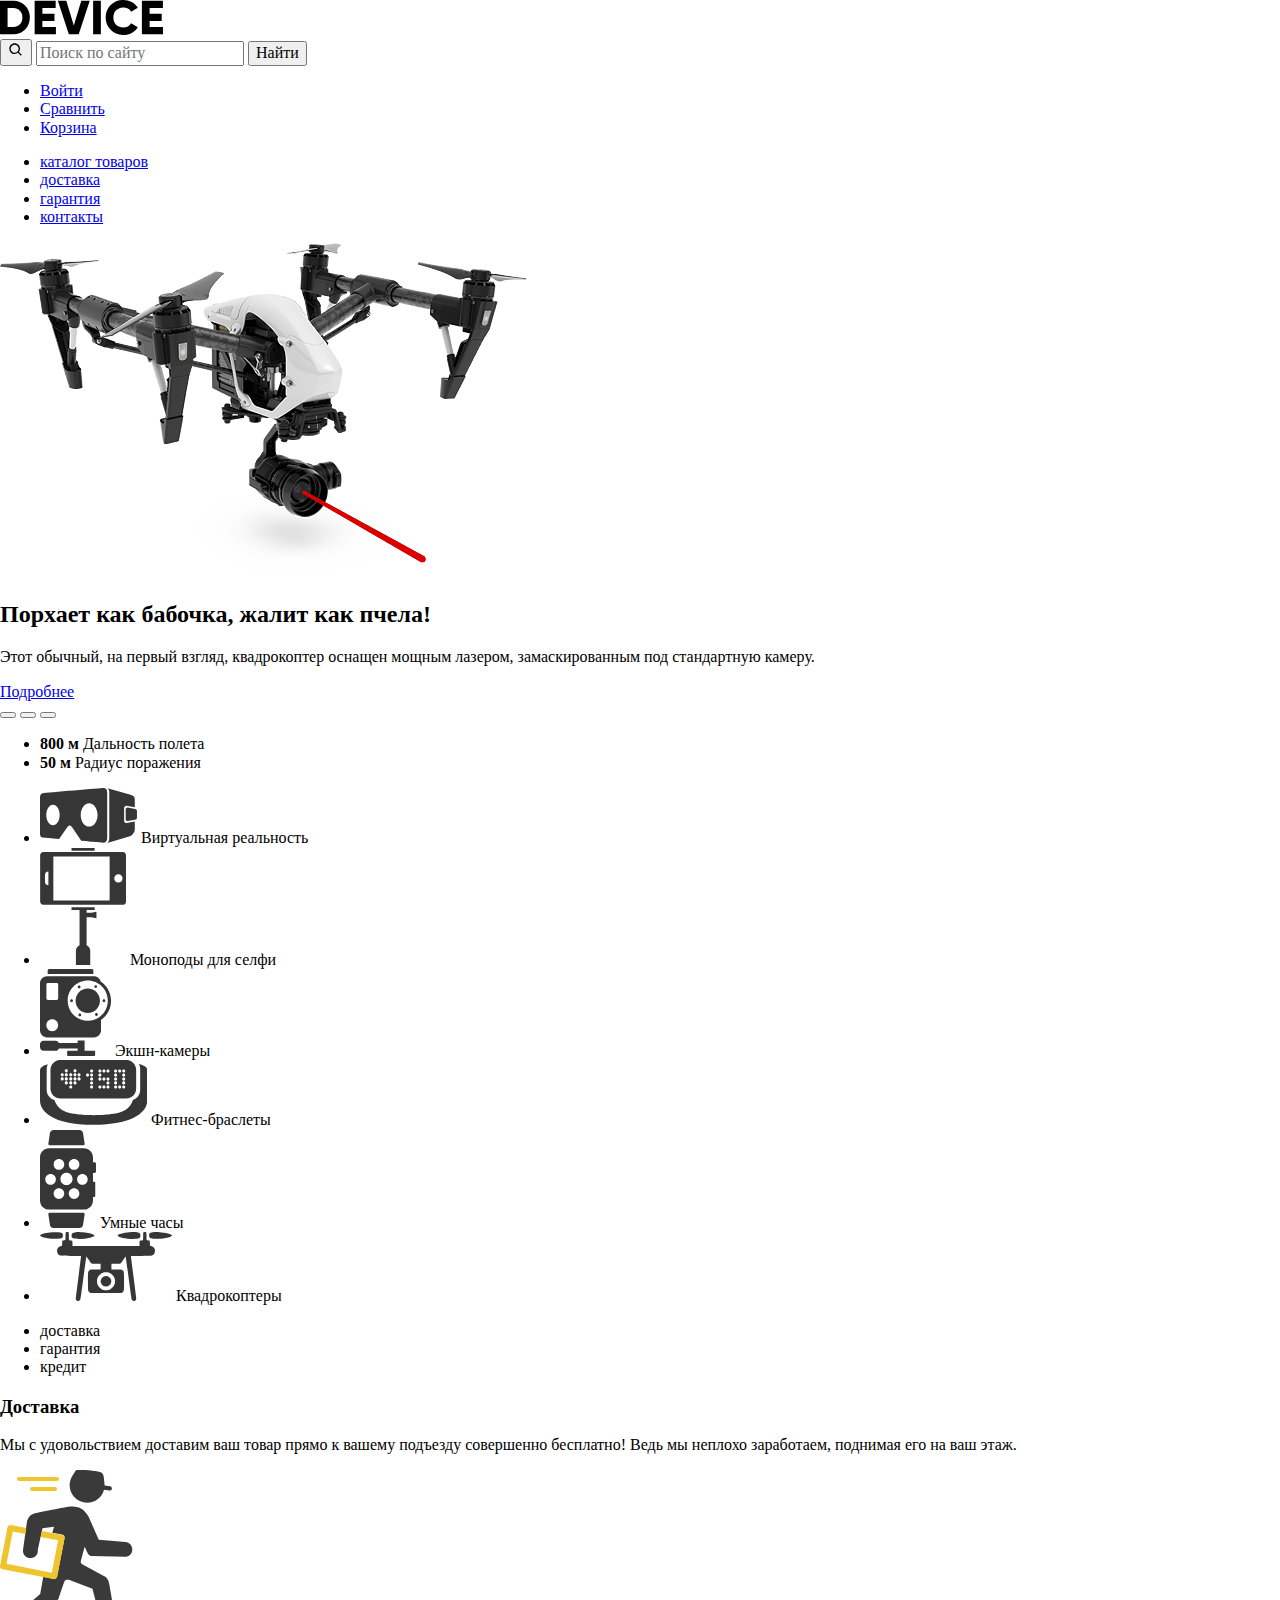
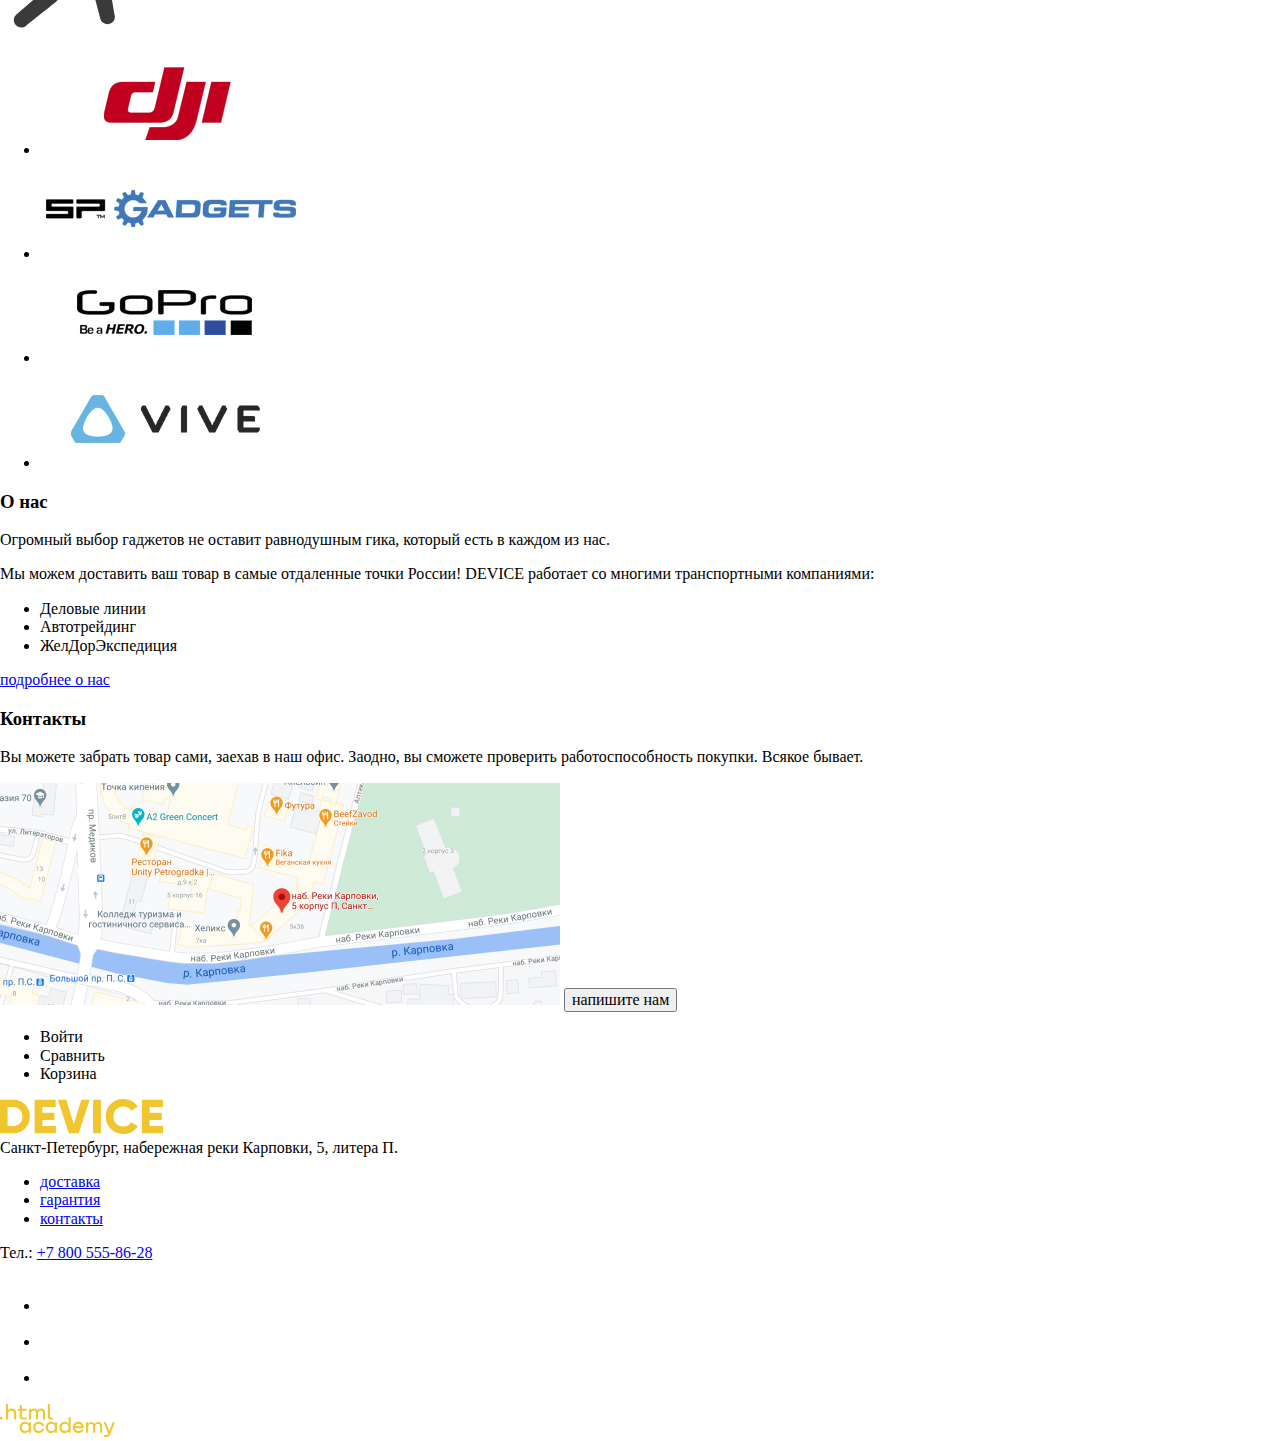
==== index.html @ 4c1ac9eb "Разметка главной страницы" ====
<!DOCTYPE html>
<html lang="ru">
  <head>
    <meta charset="UTF-8" />
    <meta http-equiv="X-UA-Compatible" content="IE=edge" />
    <meta name="viewport" content="width=device-width, initial-scale=1.0" />
    <title>Интернет-магазин Device</title>
    <link rel="stylesheet" href="./css/normalize.css" />
    <link rel="stylesheet" href="./css/style.css" />
  </head>
  <body>
    <header class="main-header">
      <a href="./index.html" class="header-logo">
        <img src="./img/logo.svg" width="163" height="35" alt="logo: device" />
      </a>
      <section>
        <div>
          <form>
            <button>
              <img src="./img/icon_search.svg" alt="searsh" />
            </button>
            <input type="search" name="" id="" placeholder="Поиск по сайту" />
            <button>Найти</button>
          </form>
          <ul>
            <li>
              <a href="#">Войти</a>
            </li>
            <li>
              <a href="#">Сравнить</a>
            </li>
            <li>
              <a href="#">Корзина</a>
            </li>
          </ul>
        </div>
        <nav>
          <ul>
            <li><a href="#">каталог товаров</a></li>
            <li><a href="#">доставка</a></li>
            <li><a href="#">гарантия</a></li>
            <li><a href="#">контакты</a></li>
          </ul>
        </nav>
      </section>
    </header>
    <section>
      <img src="./img/slider-1.png" alt="quadcopter" />
      <h2>Порхает как бабочка, жалит как пчела!</h2>
      <p>
        Этот обычный, на первый взгляд, квадрокоптер оснащен мощным лазером,
        замаскированным под стандартную камеру.
      </p>
      <a href="#">Подробнее</a>
      <div>
        <button></button>
        <button></button>
        <button></button>
      </div>
      <div>
        <ul>
          <li>
            <strong>800 м</strong>
            <span>Дальность полета</span>
          </li>
          <li>
            <strong>50 м</strong>
            <span>Радиус поражения</span>
          </li>
        </ul>
      </div>
    </section>
    <main>
      <section>
        <ul>
          <li>
            <img src="./img/popular-1.svg" alt="VR" />
            <span>Виртуальная реальность</span>
          </li>
          <li>
            <img src="./img/popular-2.svg" alt="monopods" />
            <span>Моноподы для селфи</span>
          </li>
          <li>
            <img src="./img/popular-3.svg" alt="cameras" />
            <span>Экшн-камеры</span>
          </li>
          <li>
            <img src="./img/popular-4.svg" alt="bracelets" />
            <span>Фитнес-браслеты</span>
          </li>
          <li>
            <img src="./img/popular-5.svg" alt="watch" />
            <span>Умные часы</span>
          </li>
          <li>
            <img src="./img/popular-6.svg" alt="quadcopters" />
            <span>Квадрокоптеры</span>
          </li>
        </ul>
      </section>
      <section>
        <div>
          <ul>
            <li>доставка</li>
            <li>гарантия</li>
            <li>кредит</li>
          </ul>
          <div>
            <h3>Доставка</h3>
            <p>
              Мы с удовольствием доставим ваш товар прямо к вашему подъезду
              совершенно бесплатно! Ведь мы неплохо заработаем, поднимая его на
              ваш этаж.
            </p>
          </div>
          <img src="./img/delivery.svg" alt="delivery" />
        </div>
        <div style="display: none">
          <ul>
            <li>доставка</li>
            <li>гарантия</li>
            <li>кредит</li>
          </ul>
          <div>
            <h3>Гарантия</h3>
            <p>
              Если из-за возгорания купленного у нас товара у вас сгорит дом —
              не переживайте, мы выдадим вам новый. Товар, не дом, конечно же.
            </p>
          </div>
          <img src="./img/warranty.svg" alt="warranty" />
        </div>
        <div style="display: none">
          <ul>
            <li>доставка</li>
            <li>гарантия</li>
            <li>кредит</li>
          </ul>
          <div>
            <h3>Кредит</h3>
            <p>
              Залезть в долговую яму стало проще! Кредитные консультанты
              подберут для вас наиболее выгодные условия кредита. Выгодные для
              нашего банка, разумеется.
            </p>
          </div>
          <img src="./img/credit.svg" alt="credit" />
        </div>
      </section>
      <section>
        <ul>
          <li>
            <a href="#"><img src="./img/logo-1.png" alt="" /></a>
          </li>
          <li>
            <a href="#"><img src="./img/logo-2.png" alt="" /></a>
          </li>
          <li>
            <a href="#"><img src="./img/logo-3.png" alt="" /></a>
          </li>
          <li>
            <a href="#"><img src="./img/logo-4.png" alt="" /></a>
          </li>
        </ul>
      </section>
      <section>
        <div>
          <h3>О нас</h3>
          <p>
            Огромный выбор гаджетов не оставит равнодушным гика, который есть в
            каждом из нас.
          </p>
          <p>
            Мы можем доставить ваш товар в самые отдаленные точки России! DEVICE
            работает со многими транспортными компаниями:
          </p>
          <ul>
            <li>Деловые линии</li>
            <li>Автотрейдинг</li>
            <li>ЖелДорЭкспедиция</li>
          </ul>
          <a href="#">подробнее о нас</a>
        </div>
        <div>
          <h3>Контакты</h3>
          <p>
            Вы можете забрать товар сами, заехав в наш офис. Заодно, вы сможете
            проверить работоспособность покупки. Всякое бывает.
          </p>
          <img src="./img/map.jpg" alt="Наб. Реки Карповки, 5 корпус П" />
          <button>напишите нам</button>
        </div>
      </section>
    </main>
    <footer>
      <ul>
        <li>Войти</li>
        <li>Сравнить</li>
        <li>Корзина</li>
      </ul>
      <a href="./index.html"
        ><img src="./img/logo-footer.svg" alt="device"
      /></a>
      <div>
        <span>Санкт-Петербург, набережная реки Карповки, 5, литера П.</span>
        <nav>
          <ul>
            <li>
              <a href="#">доставка</a>
            </li>
            <li>
              <a href="#">гарантия</a>
            </li>
            <li>
              <a href="#">контакты</a>
            </li>
          </ul>
        </nav>
        <span>Тел.: <a href="tel:+78005558628">+7 800 555-86-28</a></span>
      </div>
      <div>
        <div></div>
        <ul>
          <li>
            <img src="./img/icon_facebook.svg" alt="fb" />
          </li>
          <li>
            <img src="./img/icon_instagram.svg" alt="insta" />
          </li>
          <li>
            <img src="./img/icon_twitter.svg" alt="twitter" />
          </li>
        </ul>
        <img src="./img/logo_htmlacademy.svg" alt="htmlacademy.ru" />
      </div>
    </footer>
  </body>
</html>
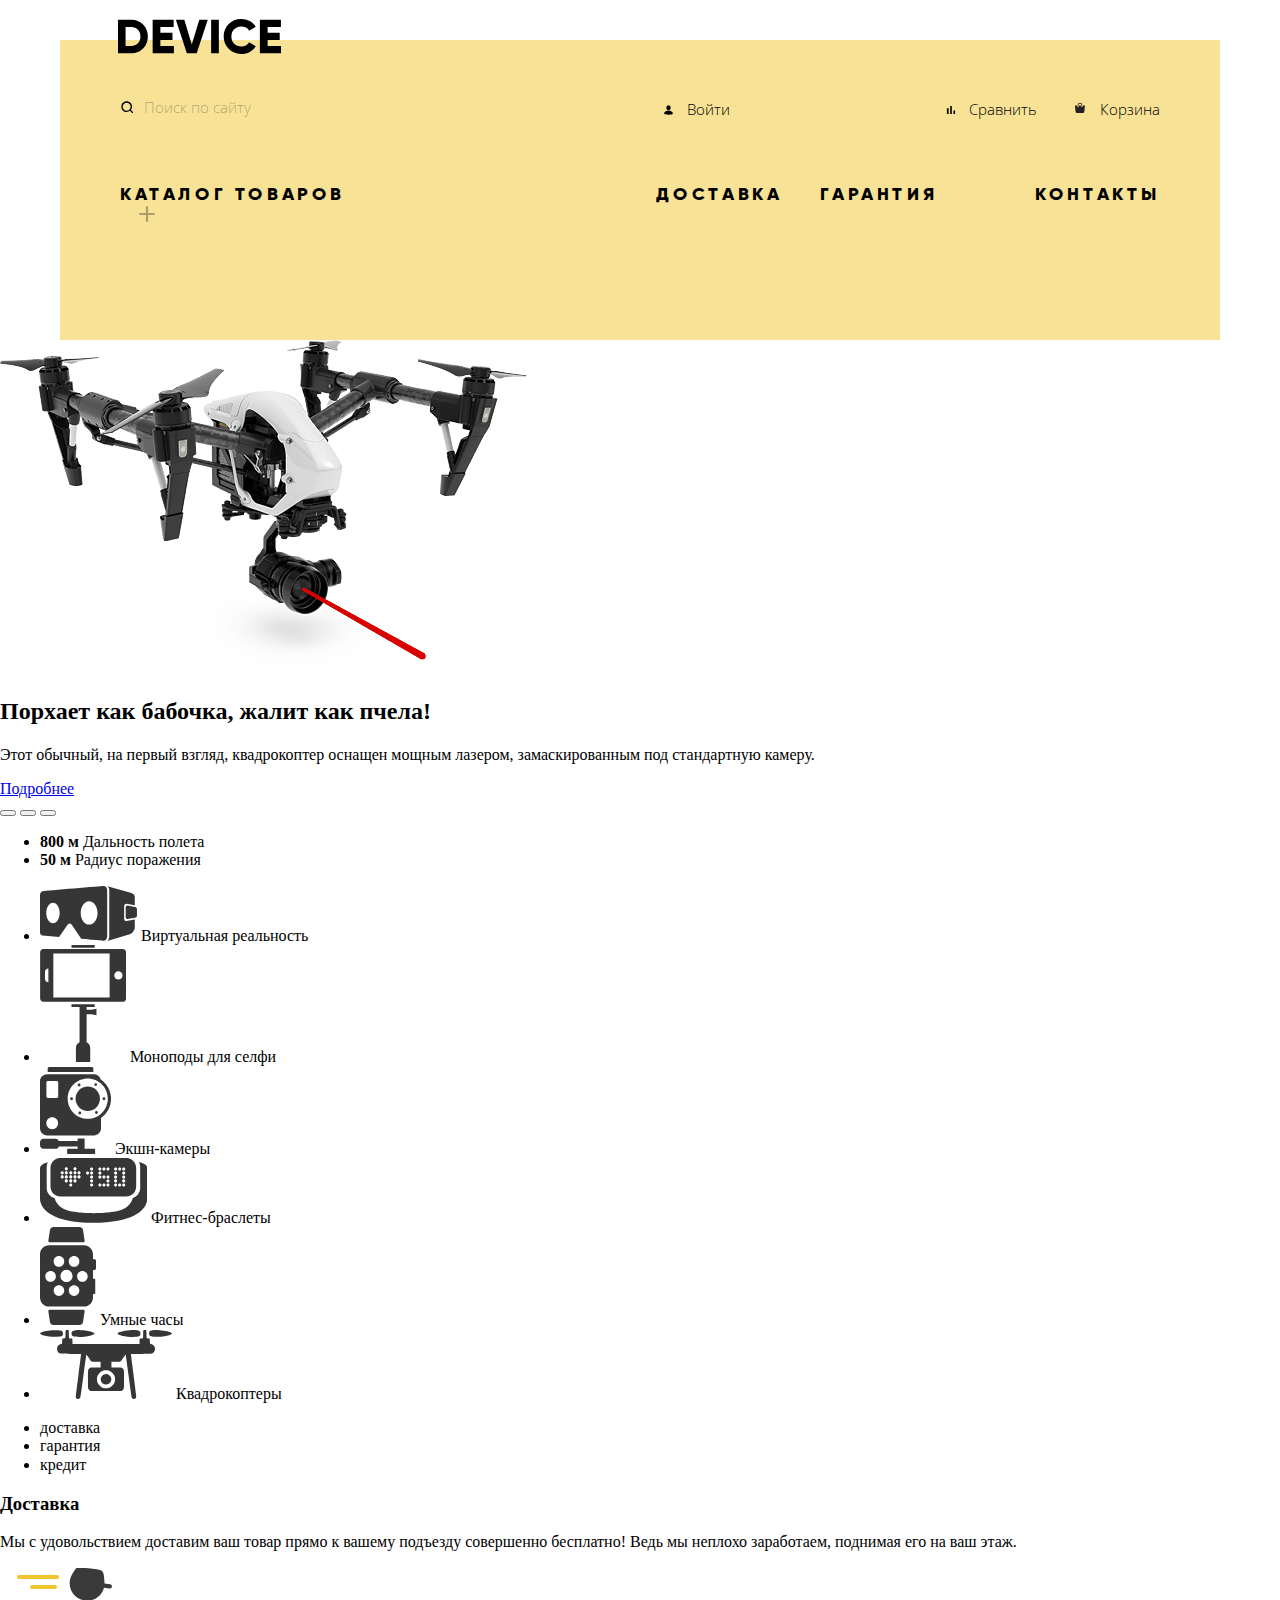
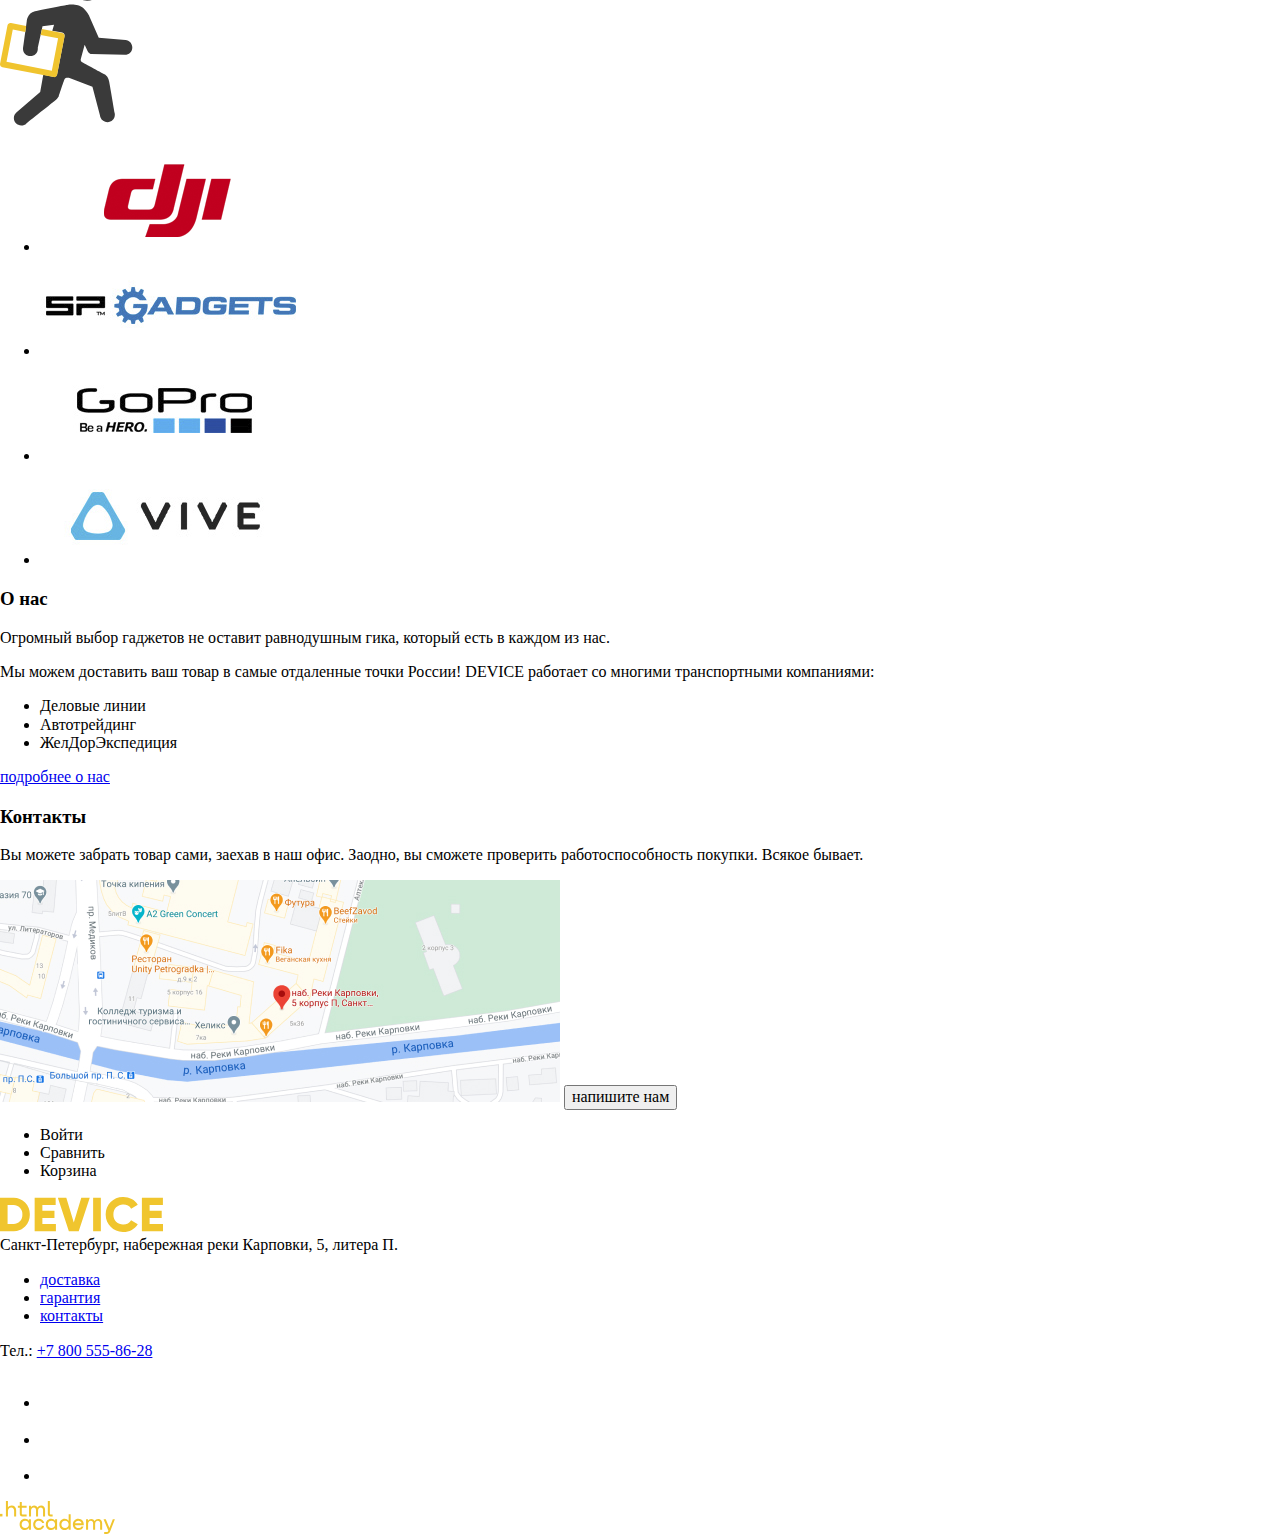
==== commit 20331e70: "Стилизация шапки главной страницы, подключение шрифтов" ====
--- a/index.html
+++ b/index.html
@@ -7,39 +7,56 @@
     <title>Интернет-магазин Device</title>
     <link rel="stylesheet" href="./css/normalize.css" />
     <link rel="stylesheet" href="./css/style.css" />
+    <link rel="preconnect" href="https://fonts.googleapis.com" />
+    <link rel="preconnect" href="https://fonts.gstatic.com" crossorigin />
+    <link
+      href="https://fonts.googleapis.com/css2?family=Open+Sans:wght@300;400&family=Roboto:wght@400;700&display=swap"
+      rel="stylesheet"
+    />
   </head>
   <body>
-    <header class="main-header">
+    <header class="main-header container">
       <a href="./index.html" class="header-logo">
         <img src="./img/logo.svg" width="163" height="35" alt="logo: device" />
       </a>
-      <section>
-        <div>
-          <form>
-            <button>
-              <img src="./img/icon_search.svg" alt="searsh" />
-            </button>
-            <input type="search" name="" id="" placeholder="Поиск по сайту" />
-            <button>Найти</button>
+      <section class="header-menu">
+        <div class="header-topline">
+          <form class="search-form">
+            <input
+              class="search-input"
+              type="search"
+              name="search-input"
+              id="search"
+              placeholder="Поиск по сайту"
+            />
+            <button class="found-btn">Найти</button>
           </form>
-          <ul>
-            <li>
-              <a href="#">Войти</a>
-            </li>
-            <li>
-              <a href="#">Сравнить</a>
-            </li>
-            <li>
-              <a href="#">Корзина</a>
-            </li>
-          </ul>
-        </div>
-        <nav>
-          <ul>
-            <li><a href="#">каталог товаров</a></li>
-            <li><a href="#">доставка</a></li>
-            <li><a href="#">гарантия</a></li>
-            <li><a href="#">контакты</a></li>
+          <ul class="topline-list">
+            <li class="topline-item">
+              <a class="login" href="#">Войти</a>
+            </li>
+            <li class="topline-item">
+              <a class="compaire" href="#">Сравнить</a>
+            </li>
+            <li class="topline-item">
+              <a class="cart" href="#">Корзина</a>
+            </li>
+          </ul>
+        </div>
+        <nav class="header-navigation">
+          <ul class="header-navigation-list">
+            <li class="header-navigation-item">
+              <a class="catalog" href="#">каталог товаров</a>
+            </li>
+            <li class="header-navigation-item">
+              <a class="delivery" href="#">доставка</a>
+            </li>
+            <li class="header-navigation-item">
+              <a href="#">гарантия</a>
+            </li>
+            <li class="header-navigation-item">
+              <a class="contacts" href="#">контакты</a>
+            </li>
           </ul>
         </nav>
       </section>
--- a/css/style.css
+++ b/css/style.css
@@ -0,0 +1,271 @@
+/* font-family: 'Open Sans', sans-serif;
+font-family: 'Roboto', sans-serif; */
+
+@font-face {
+  font-family: "Gilroy Regular";
+  src: local("Gilroy Regular"), local("Gilroy-Regular"),
+    url("./../fonts/Gilroy-Regular.woff2") format("woff2"),
+    url("./../fonts/Gilroy-Regular.woff") format("woff"),
+    url("./../fonts/Gilroy-Regular.ttf") format("truetype");
+  font-weight: 400;
+  font-style: normal;
+}
+
+@font-face {
+  font-family: "Gilroy Light";
+  src: local("Gilroy Light"), local("Gilroy-Light"),
+    url("./../fonts/Gilroy-Light.woff2") format("woff2"),
+    url("./../fonts/Gilroy-Light.woff") format("woff"),
+    url("./../fonts/Gilroy-Light.ttf") format("truetype");
+  font-weight: 300;
+  font-style: normal;
+}
+
+@font-face {
+  font-family: "Gilroy Extrabold";
+  src: local("Gilroy Extrabold"), local("Gilroy-Extrabold"),
+    url("./../fonts/Gilroy-Extrabold.woff2") format("woff2"),
+    url("./../fonts/Gilroy-Extrabold.woff") format("woff"),
+    url("./../fonts/Gilroy-Extrabold.ttf") format("truetype");
+  font-weight: 800;
+  font-style: normal;
+}
+
+@font-face {
+  font-family: "Poppins";
+  src: local("Poppins Regular"), local("Poppins-Regular"),
+    url("./../fonts/Poppins-Regular.woff2") format("woff2"),
+    url("./../fonts/Poppins-Regular.woff") format("woff"),
+    url("./../fonts/Poppins-Regular.ttf") format("truetype");
+  font-weight: 400;
+  font-style: normal;
+}
+
+body {
+  margin: 0;
+  padding: 0;
+}
+
+.container {
+  width: 1160px;
+  margin: 0 auto;
+}
+
+.main-header {
+  position: relative;
+  background-color: #f7e296;
+  margin-top: 40px;
+  padding-top: 44px;
+  padding-left: 60px;
+  padding-right: 60px;
+  box-sizing: border-box;
+  height: 300px;
+}
+
+.header-logo {
+  width: 163px;
+  height: 35px;
+  position: absolute;
+  top: -7%;
+  left: 5%;
+}
+
+.header-topline {
+  display: flex;
+  align-items: center;
+  justify-content: space-between;
+}
+
+.search-form {
+  margin-right: 265px;
+  display: flex;
+  position: relative;
+}
+
+.search-form::before {
+  content: "";
+  position: absolute;
+  width: 13px;
+  height: 13px;
+  top: 16px;
+  left: 0;
+  background-image: url("./../img/icon_search.svg");
+}
+
+.search-input {
+  border: none;
+  background: transparent;
+  padding: 0;
+  border-bottom: 2px solid transparent;
+  width: 100%;
+  padding-left: 24px;
+}
+
+.search-input::placeholder {
+  font-family: "Open Sans", sans-serif;
+  font-style: normal;
+  font-weight: 300;
+  font-size: 15px;
+  line-height: 20px;
+  color: rgba(0, 0, 0, 0.3);
+}
+
+.search-input:hover::placeholder {
+  color: rgba(0, 0, 0, 0.6);
+}
+
+.search-input:focus {
+  outline: none;
+  border-bottom: 2px solid #000000;
+}
+
+.search-input:focus + .found-btn {
+  opacity: 1;
+  transition: opacity 0.1s;
+}
+
+.found-btn {
+  border: 2px solid #000000;
+  background: transparent;
+  padding-left: 17px;
+  padding-right: 17px;
+  width: 84px;
+  height: 50px;
+  font-family: "Open Sans", sans-serif;
+  font-style: normal;
+  font-weight: 300;
+  font-size: 15px;
+  line-height: 20px;
+  text-transform: uppercase;
+  color: #000000;
+  opacity: 0;
+  cursor: pointer;
+}
+
+.found-btn:hover {
+  background: #000;
+  color: #fff;
+}
+
+.found-btn:active {
+  background: #000;
+  color: rgba(255, 255, 255, 0.3);
+  opacity: 1;
+}
+
+.topline-list {
+  list-style: none;
+  display: flex;
+  margin: 0;
+  padding: 0;
+}
+
+.topline-item a {
+  text-decoration: none;
+  font-family: "Open Sans", sans-serif;
+  font-style: normal;
+  font-weight: 300;
+  font-size: 15px;
+  line-height: 20px;
+  color: #000000;
+  position: relative;
+  cursor: pointer;
+}
+
+.topline-item a:hover {
+  opacity: 0.6;
+}
+
+.topline-item a:active {
+  opacity: 0.3;
+}
+
+.topline-item:not(:last-child) {
+  margin-right: 63px;
+}
+
+.topline-item:first-child {
+  margin-right: 239px;
+}
+
+.login::before {
+  content: "";
+  position: absolute;
+  width: 13px;
+  height: 14px;
+  background-image: url("./../img/icon_user.svg");
+  left: -25px;
+  top: 4px;
+}
+
+.compaire::before {
+  content: "";
+  position: absolute;
+  width: 14px;
+  height: 14px;
+  background-image: url("./../img/icon_chart.svg");
+  left: -25px;
+  top: 4px;
+}
+
+.cart::before {
+  content: "";
+  position: absolute;
+  width: 10px;
+  height: 10px;
+  background-image: url("./../img/icon_cart.svg");
+  left: -25px;
+  top: 4px;
+}
+
+.header-navigation {
+  margin-top: 50px;
+}
+
+.header-navigation-list {
+  display: flex;
+  list-style: none;
+  margin: 0;
+  padding: 0;
+  width: 100%;
+  justify-content: space-between;
+}
+
+.header-navigation-item {
+  padding: 0;
+}
+
+.header-navigation-item a {
+  text-decoration: none;
+  font-family: "Gilroy Extrabold", sans-serif;
+
+  font-size: 18px;
+  line-height: 22px;
+  letter-spacing: 0.2em;
+  text-transform: uppercase;
+
+  color: #000000;
+}
+
+.catalog {
+  margin-right: 322px;
+  position: relative;
+}
+
+.catalog::after {
+  content: "";
+  position: absolute;
+  background: url("./../img/icon_plus.svg");
+  width: 22px;
+  height: 22px;
+  right: -38px;
+  bottom: 1px;
+}
+
+.delivery {
+  margin-right: 38px;
+}
+
+.contacts {
+  margin-left: 98px;
+}
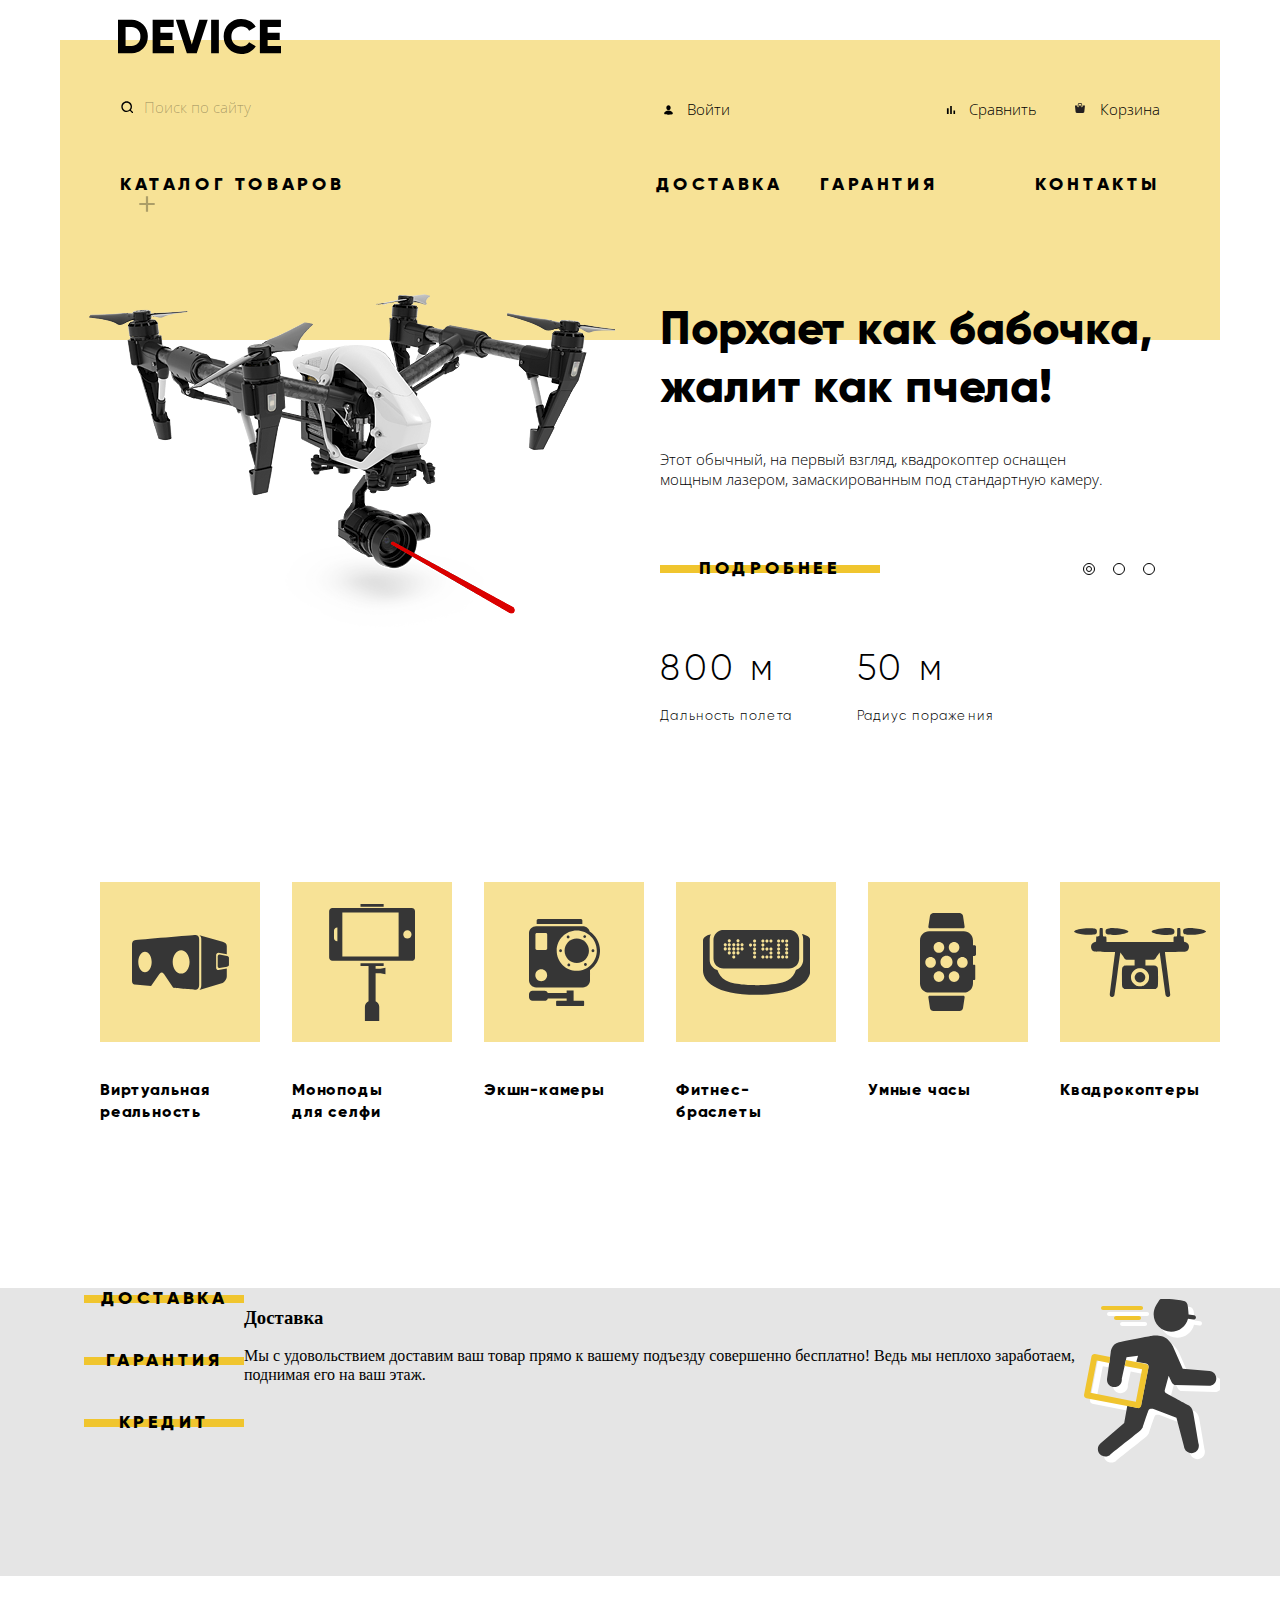
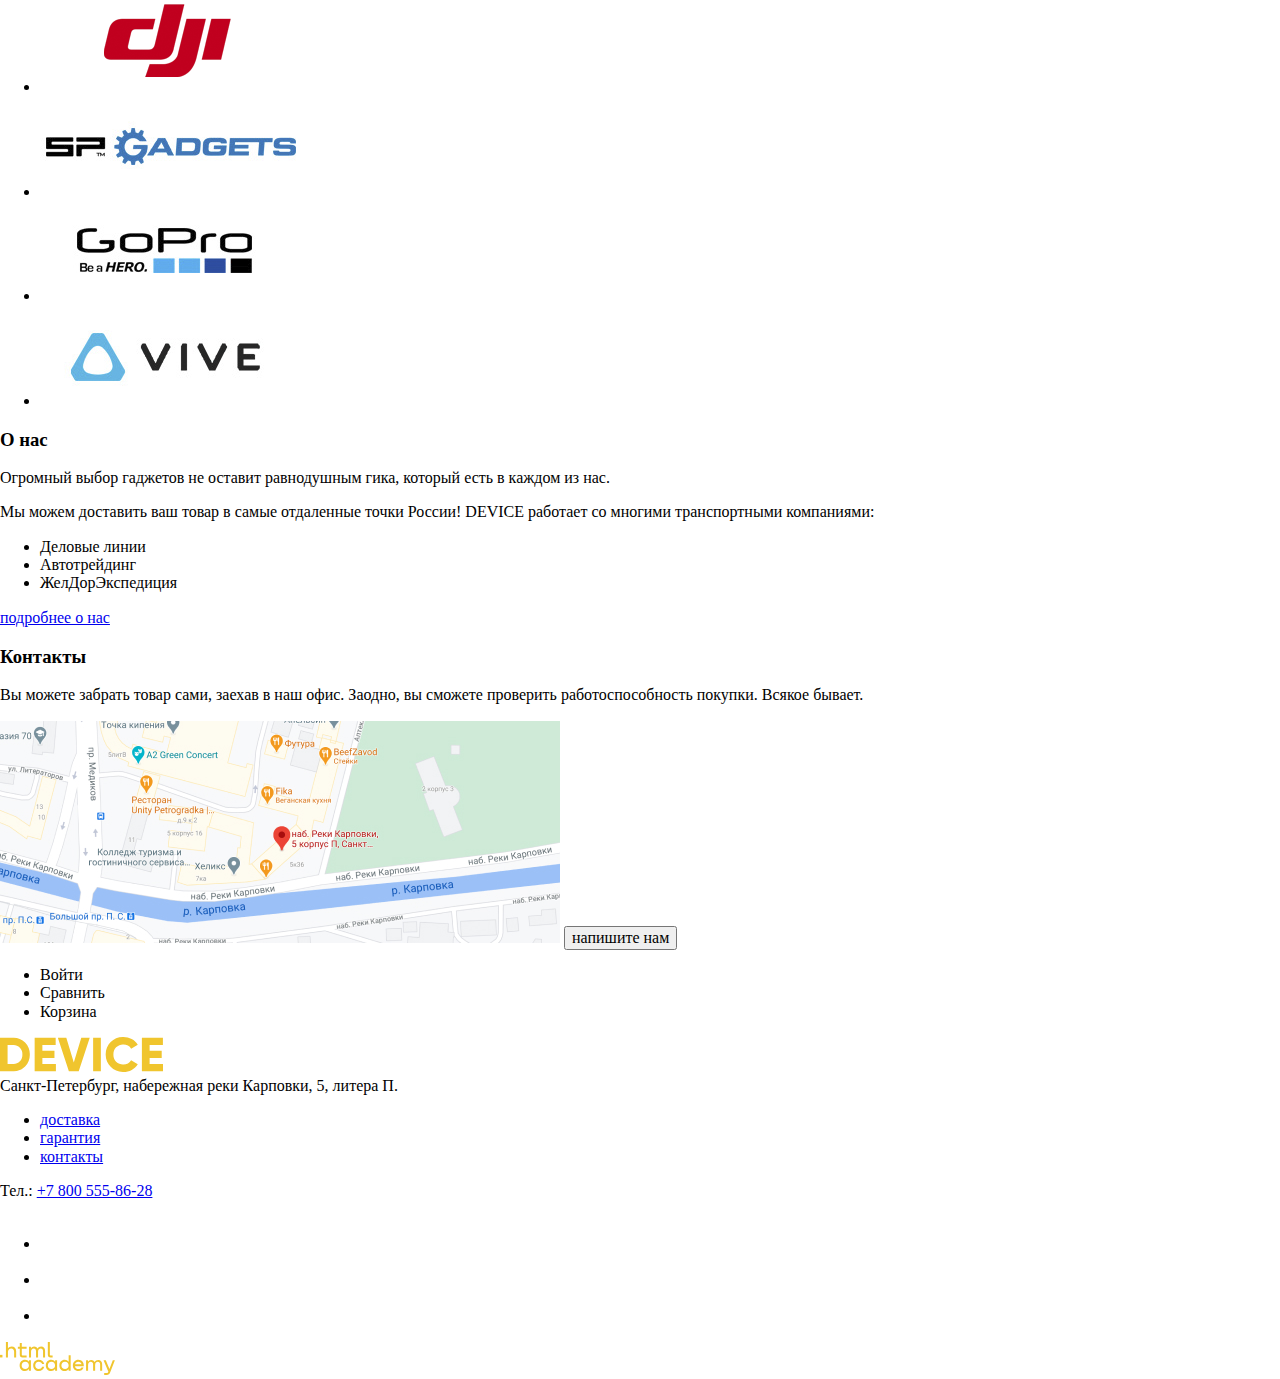
==== commit 41b7e52f: "Стилизация слайдера и списка товаров на главной странице" ====
--- a/index.html
+++ b/index.html
@@ -61,26 +61,30 @@
         </nav>
       </section>
     </header>
-    <section>
-      <img src="./img/slider-1.png" alt="quadcopter" />
-      <h2>Порхает как бабочка, жалит как пчела!</h2>
-      <p>
-        Этот обычный, на первый взгляд, квадрокоптер оснащен мощным лазером,
-        замаскированным под стандартную камеру.
-      </p>
-      <a href="#">Подробнее</a>
-      <div>
-        <button></button>
-        <button></button>
-        <button></button>
+    <section class="main-slider first-slide container">
+      <div class="slider-image">
+        <img src="./img/slider-1.png" alt="quadcopter" />
       </div>
-      <div>
-        <ul>
-          <li>
+      <div class="slider-information">
+        <h2 class="slider-title">Порхает как бабочка, жалит как пчела!</h2>
+        <p class="slider-description">
+          Этот обычный, на первый взгляд, квадрокоптер оснащен
+          мощным&nbsp;лазером, замаскированным под стандартную камеру.
+        </p>
+        <div class="header-buttons">
+          <a class="more-button" href="#">Подробнее</a>
+          <div class="slider-buttons-group">
+            <button class="slider-button active-button"></button>
+            <button class="slider-button"></button>
+            <button class="slider-button"></button>
+          </div>
+        </div>
+        <ul class="benefits-list">
+          <li class="benefits-item">
             <strong>800 м</strong>
             <span>Дальность полета</span>
           </li>
-          <li>
+          <li class="benefits-item">
             <strong>50 м</strong>
             <span>Радиус поражения</span>
           </li>
@@ -88,81 +92,139 @@
       </div>
     </section>
     <main>
-      <section>
-        <ul>
-          <li>
-            <img src="./img/popular-1.svg" alt="VR" />
-            <span>Виртуальная реальность</span>
-          </li>
-          <li>
-            <img src="./img/popular-2.svg" alt="monopods" />
-            <span>Моноподы для селфи</span>
-          </li>
-          <li>
-            <img src="./img/popular-3.svg" alt="cameras" />
-            <span>Экшн-камеры</span>
-          </li>
-          <li>
-            <img src="./img/popular-4.svg" alt="bracelets" />
-            <span>Фитнес-браслеты</span>
-          </li>
-          <li>
-            <img src="./img/popular-5.svg" alt="watch" />
-            <span>Умные часы</span>
-          </li>
-          <li>
-            <img src="./img/popular-6.svg" alt="quadcopters" />
-            <span>Квадрокоптеры</span>
+      <section class="products container">
+        <ul class="products-list">
+          <li class="products-item">
+            <a class="product-link" href="./catalog.html"
+              ><div class="image-wrapper">
+                <img
+                  src="./img/popular-1.svg"
+                  alt="VR"
+                  width="97"
+                  height="55"
+                />
+              </div>
+              <span class="products-title">Виртуальная реальность</span>
+            </a>
+          </li>
+          <li class="products-item">
+            <a class="product-link" href="./catalog.html"
+              ><div class="image-wrapper">
+                <img
+                  src="./img/popular-2.svg"
+                  alt="monopods"
+                  width="86"
+                  height="117"
+                />
+              </div>
+
+              <span class="products-title">Моноподы для&nbsp;селфи</span>
+            </a>
+          </li>
+          <li class="products-item">
+            <a class="product-link" href="./catalog.html"
+              ><div class="image-wrapper">
+                <img
+                  src="./img/popular-3.svg"
+                  alt="cameras"
+                  width="71"
+                  height="87"
+                />
+              </div>
+
+              <span class="products-title">Экшн-камеры</span>
+            </a>
+          </li>
+          <li class="products-item">
+            <a class="product-link" href="./catalog.html"
+              ><div class="image-wrapper">
+                <img
+                  src="./img/popular-4.svg"
+                  alt="bracelets"
+                  width="107"
+                  height="65"
+                />
+              </div>
+              <span class="products-title">Фитнес-браслеты</span>
+            </a>
+          </li>
+          <li class="products-item">
+            <a class="product-link" href="./catalog.html"
+              ><div class="image-wrapper">
+                <img
+                  src="./img/popular-5.svg"
+                  alt="watch"
+                  width="56"
+                  height="98"
+                />
+              </div>
+              <span class="products-title">Умные часы</span>
+            </a>
+          </li>
+          <li class="products-item">
+            <a class="product-link" href="./catalog.html"
+              ><div class="image-wrapper">
+                <img
+                  src="./img/popular-6.svg"
+                  alt="quadcopters"
+                  width="132"
+                  height="69"
+                />
+              </div>
+              <span class="products-title">Квадрокоптеры</span>
+            </a>
           </li>
         </ul>
       </section>
-      <section>
-        <div>
-          <ul>
-            <li>доставка</li>
-            <li>гарантия</li>
-            <li>кредит</li>
-          </ul>
-          <div>
-            <h3>Доставка</h3>
-            <p>
-              Мы с удовольствием доставим ваш товар прямо к вашему подъезду
-              совершенно бесплатно! Ведь мы неплохо заработаем, поднимая его на
-              ваш этаж.
-            </p>
+      <section class="offers">
+        <div class="offers-wrapper container">
+          <div class="offers-slide delivery-offer">
+            <ul class="offers-list">
+              <li class="offers-item active-offer"><a href="#">доставка</a></li>
+              <li class="offers-item"><a href="#">гарантия</a></li>
+              <li class="offers-item"><a href="#">кредит</a></li>
+            </ul>
+            <div class="offer-description">
+              <h3 class="offers-title">Доставка</h3>
+              <p class="offers-subtitle">
+                Мы с удовольствием доставим ваш товар прямо к вашему подъезду
+                совершенно бесплатно! Ведь мы неплохо заработаем, поднимая его
+                на ваш этаж.
+              </p>
+            </div>
+            <img class="offers-image" src="./img/delivery.svg" alt="delivery" />
           </div>
-          <img src="./img/delivery.svg" alt="delivery" />
-        </div>
-        <div style="display: none">
-          <ul>
-            <li>доставка</li>
-            <li>гарантия</li>
-            <li>кредит</li>
-          </ul>
-          <div>
-            <h3>Гарантия</h3>
-            <p>
-              Если из-за возгорания купленного у нас товара у вас сгорит дом —
-              не переживайте, мы выдадим вам новый. Товар, не дом, конечно же.
-            </p>
+          <div style="display: none">
+            <ul>
+              <li>доставка</li>
+              <li>гарантия</li>
+              <li>кредит</li>
+            </ul>
+            <div>
+              <h3>Гарантия</h3>
+              <p>
+                Если из-за возгорания купленного у нас товара у вас сгорит дом —
+                не переживайте, мы выдадим вам новый. Товар, не дом, конечно же.
+              </p>
+            </div>
+            <img src="./img/warranty.svg" alt="warranty" />
           </div>
-          <img src="./img/warranty.svg" alt="warranty" />
-        </div>
-        <div style="display: none">
-          <ul>
-            <li>доставка</li>
-            <li>гарантия</li>
-            <li>кредит</li>
-          </ul>
-          <div>
-            <h3>Кредит</h3>
-            <p>
-              Залезть в долговую яму стало проще! Кредитные консультанты
-              подберут для вас наиболее выгодные условия кредита. Выгодные для
-              нашего банка, разумеется.
-            </p>
+          <div style="display: none">
+            <ul>
+              <li>доставка</li>
+              <li>гарантия</li>
+              <li>кредит</li>
+            </ul>
+            <div>
+              <h3>Кредит</h3>
+              <p>
+                Залезть в долговую яму стало проще! Кредитные консультанты
+                подберут для вас наиболее выгодные условия кредита. Выгодные для
+                нашего банка, разумеется.
+              </p>
+            </div>
+            <img src="./img/credit.svg" alt="credit" />
           </div>
-          <img src="./img/credit.svg" alt="credit" />
         </div>
       </section>
       <section>
--- a/css/style.css
+++ b/css/style.css
@@ -219,7 +219,7 @@
 }
 
 .header-navigation {
-  margin-top: 50px;
+  margin-top: 40px;
 }
 
 .header-navigation-list {
@@ -245,6 +245,14 @@
   text-transform: uppercase;
 
   color: #000000;
+}
+
+.header-navigation-item a:hover {
+  color: rgba(0, 0, 0, 0.6);
+}
+
+.header-navigation-item a:active {
+  color: rgba(0, 0, 0, 0.3);
 }
 
 .catalog {
@@ -269,3 +277,241 @@
 .contacts {
   margin-left: 98px;
 }
+
+.main-slider {
+  display: flex;
+  position: relative;
+  top: -46px;
+  justify-content: space-between;
+  padding-bottom: 96px;
+}
+
+.slider-image {
+  margin-left: 29px;
+}
+
+.slider-information {
+  margin-right: 65px;
+  max-width: 495px;
+  padding-top: 9px;
+}
+
+.slider-title {
+  margin: 0;
+  font-family: "Gilroy Extrabold", sans-serif;
+  font-size: 47px;
+  line-height: 58px;
+
+  color: #000000;
+}
+
+.slider-description {
+  font-family: "Open Sans", sans-serif;
+  font-weight: 300;
+  font-size: 15px;
+  line-height: 20px;
+  color: #000000;
+  width: 472px;
+  margin: 0;
+  margin-top: 30px;
+}
+
+.header-buttons {
+  display: flex;
+  justify-content: space-between;
+  margin-top: 60px;
+  margin-bottom: 60px;
+}
+
+.more-button {
+  width: 220px;
+  height: 40px;
+  font-family: "Gilroy Extrabold", sans-serif;
+  text-decoration: none;
+  font-size: 18px;
+  line-height: 22px;
+  letter-spacing: 0.2em;
+  text-transform: uppercase;
+  color: #000000;
+  position: relative;
+  display: flex;
+  justify-content: center;
+  align-items: center;
+  cursor: pointer;
+}
+
+.more-button::before {
+  content: "";
+  position: absolute;
+  width: 100%;
+  height: 8px;
+  background: #f0c52e;
+  left: 0;
+  top: 50%;
+  z-index: -1;
+  transform: translateY(-50%);
+}
+
+.more-button:hover::before {
+  transform: translateY(-50%);
+  height: 100%;
+  transition: height 0.3s;
+}
+
+.more-button:active {
+  color: rgba(0, 0, 0, 0.3);
+}
+
+.slider-buttons-group {
+  width: 72px;
+  display: flex;
+  justify-content: space-between;
+  align-items: center;
+}
+
+.slider-button {
+  width: 12px;
+  height: 12px;
+  border: none;
+  background-color: transparent;
+  background-image: url("./../img/slider-button-empty.svg");
+  cursor: pointer;
+}
+
+.slider-button.active-button {
+  background-image: url("./../img/slider-button.svg");
+}
+
+.benefits-list {
+  list-style: none;
+  display: flex;
+  margin: 0;
+  padding: 0;
+}
+
+.benefits-item:not(:last-child) {
+  margin-right: 64px;
+}
+
+.benefits-item strong {
+  display: block;
+  font-family: "Gilroy Light", sans-serif;
+  font-weight: 300;
+  font-size: 36px;
+  line-height: 42px;
+  letter-spacing: 0.1em;
+  color: #000000;
+  margin-bottom: 15px;
+}
+
+.benefits-item span {
+  font-family: "Gilroy Light", sans-serif;
+  font-style: normal;
+  font-weight: 300;
+  font-size: 13px;
+  line-height: 15px;
+  letter-spacing: 0.1em;
+  color: #000000;
+}
+
+.products {
+  margin-bottom: 164px;
+}
+
+.products-list {
+  list-style: none;
+  display: flex;
+  justify-content: space-between;
+  flex-wrap: wrap;
+}
+
+.image-wrapper {
+  width: 160px;
+  height: 160px;
+  display: flex;
+  flex-direction: column;
+  background-color: #f7e296;
+  justify-content: center;
+  align-items: center;
+  margin-bottom: 38px;
+  cursor: pointer;
+}
+
+.image-wrapper:hover {
+  background-color: #f0c52e;
+}
+
+.image-wrapper:active img,
+.image-wrapper:active + .products-title {
+  opacity: 0.3;
+  color: rgba(0, 0, 0, 0.3);
+}
+
+.product-link {
+  text-decoration: none;
+}
+.products-title {
+  font-family: "Gilroy Extrabold", sans-serif;
+  font-style: normal;
+  font-size: 16px;
+  line-height: 22px;
+  letter-spacing: 0.05em;
+  color: #000000;
+  max-width: 158px;
+  display: block;
+}
+
+.offers {
+  height: 288px;
+  background-color: #e5e5e5;
+}
+
+.offers-slide {
+  display: flex;
+}
+
+.offers-list {
+  list-style: none;
+  margin: 0;
+  padding: 0;
+  position: relative;
+}
+
+.offers-item a {
+  padding: 0;
+  margin: 0;
+  text-decoration: none;
+  font-family: "Gilroy Extrabold", sans-serif;
+  font-style: normal;
+  font-weight: 800;
+  font-size: 18px;
+  line-height: 22px;
+  letter-spacing: 0.2em;
+  text-transform: uppercase;
+  color: #000000;
+  position: relative;
+  width: 160px;
+  display: block;
+  text-align: center;
+  margin-left: 24px;
+  z-index: 1;
+  margin-bottom: 40px;
+}
+
+.offers-item a::before {
+  content: "";
+  position: absolute;
+  width: 100%;
+  height: 8px;
+  background: #f0c52e;
+  left: 0;
+  top: 50%;
+  z-index: -1;
+  transform: translateY(-50%);
+}
+
+.offers-item:hover::before {
+  transform: translateY(-50%);
+  height: 100%;
+  transition: height 0.3s;
+}
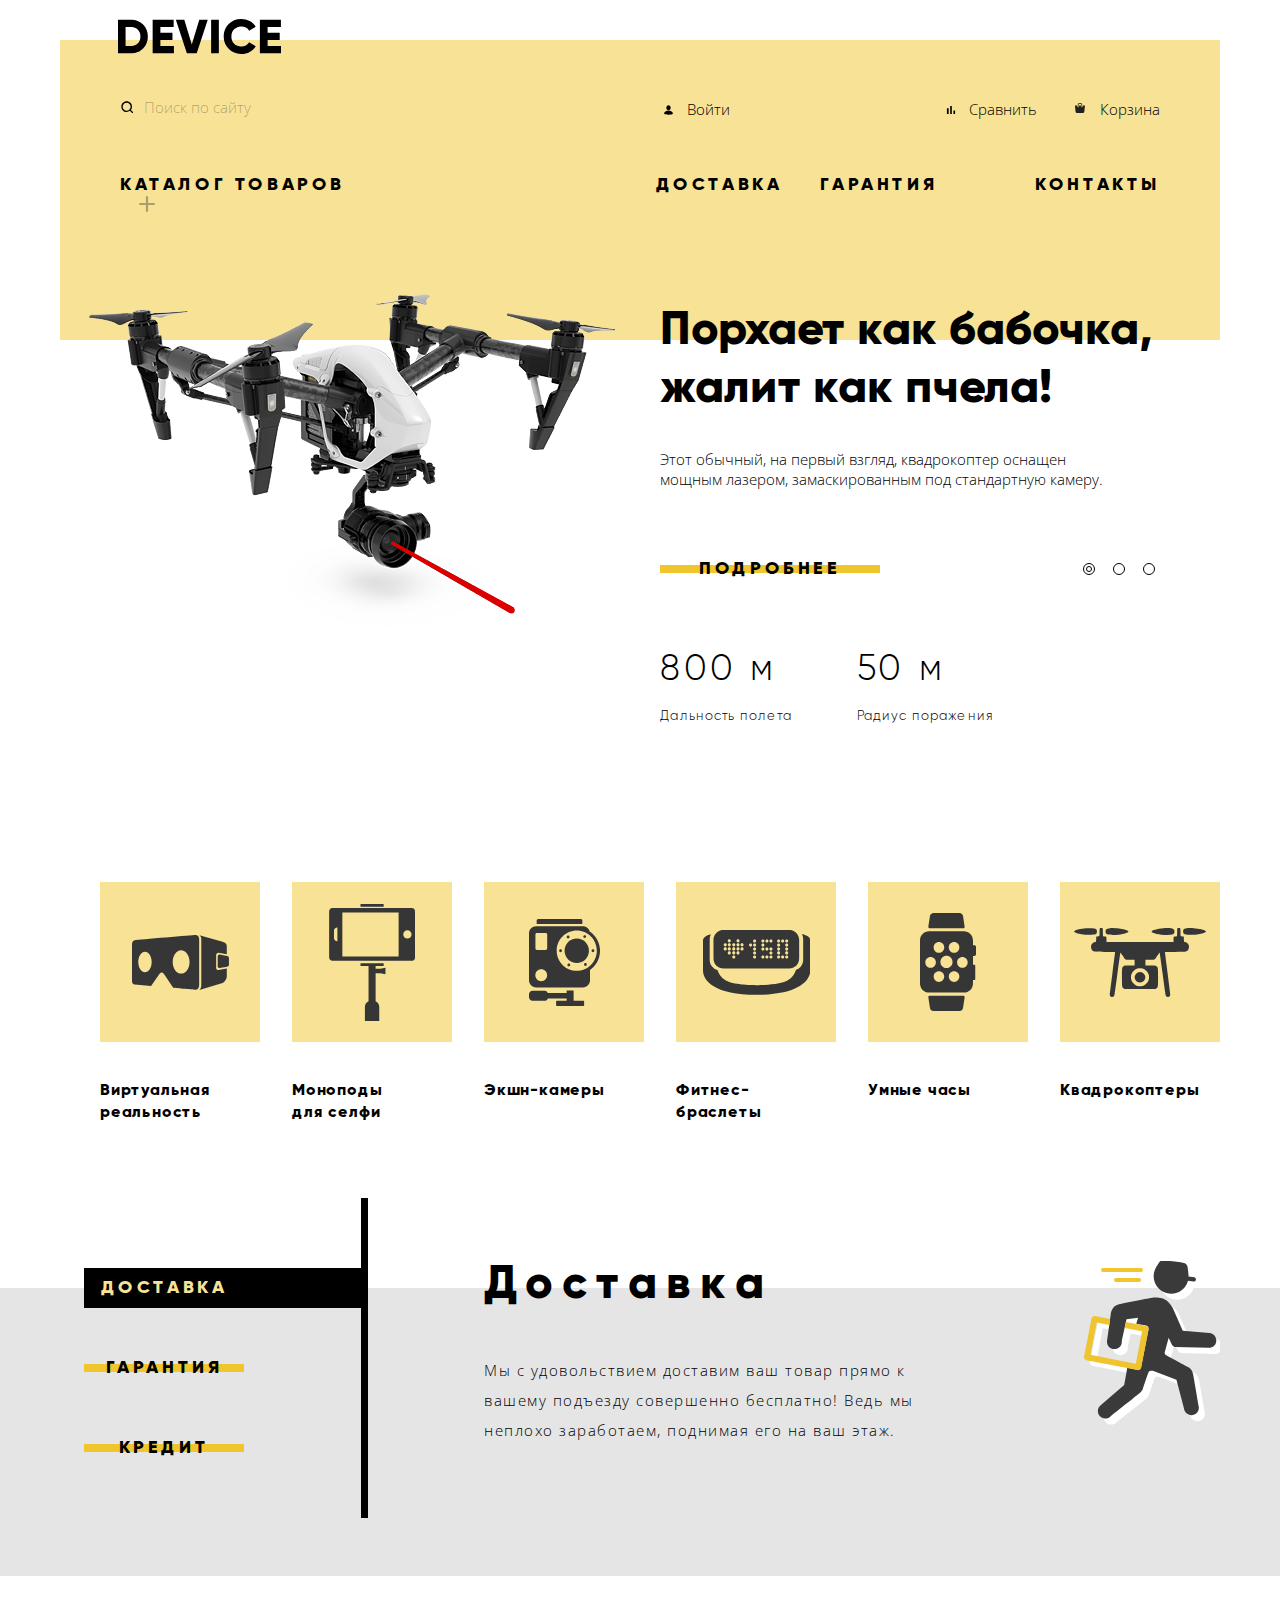
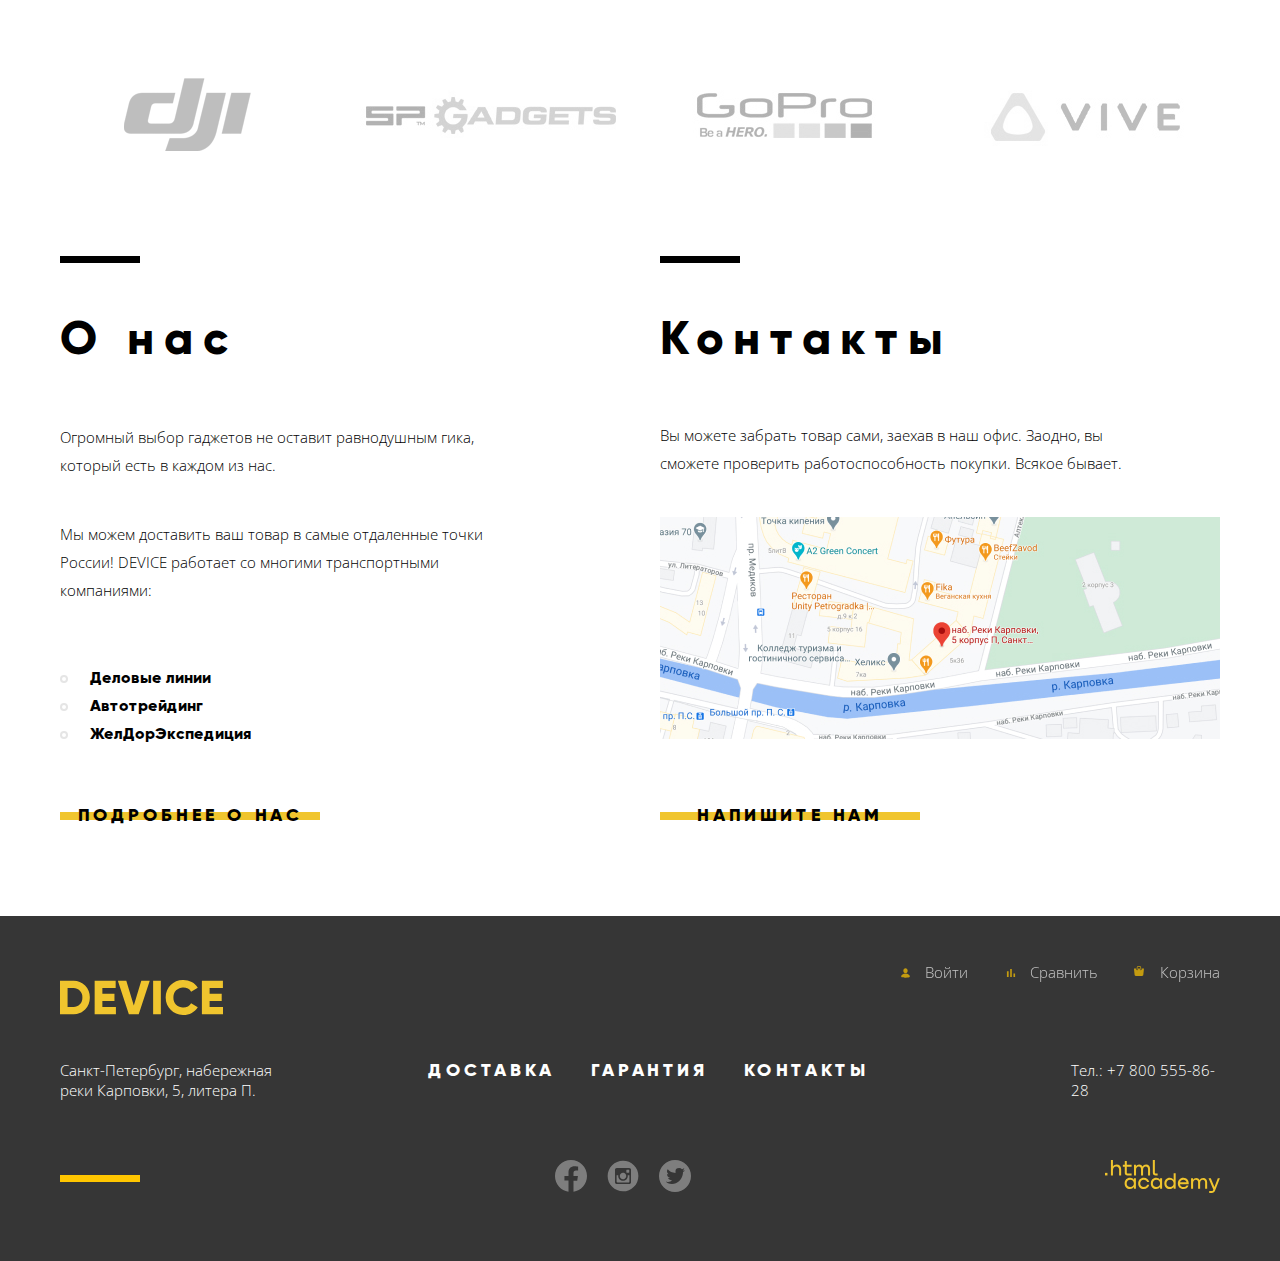
==== commit 653702ea: "Стилизация главной страницы, модальные окна" ====
--- a/index.html
+++ b/index.html
@@ -13,6 +13,7 @@
       href="https://fonts.googleapis.com/css2?family=Open+Sans:wght@300;400&family=Roboto:wght@400;700&display=swap"
       rel="stylesheet"
     />
+    <script src="./script/modal.js" defer></script>
   </head>
   <body>
     <header class="main-header container">
@@ -47,6 +48,24 @@
           <ul class="header-navigation-list">
             <li class="header-navigation-item">
               <a class="catalog" href="#">каталог товаров</a>
+              <div class="catalog-menu">
+                <ul class="catalog-list catalog-col-2">
+                  <li class="catalog-item">
+                    <a href="#"> Виртуальная реальность</a>
+                  </li>
+                  <li class="catalog-item">
+                    <a href="#">Моноподы для селфи</a>
+                  </li>
+                  <li class="catalog-item"><a href="#">Экшн-камеры</a></li>
+                </ul>
+                <ul class="catalog-list catalog-col-2">
+                  <li class="catalog-item"><a href="#">Фитнес-браслеты</a></li>
+                  <li class="catalog-item"><a href="#">Умные часы</a></li>
+                </ul>
+                <ul class="catalog-list catalog-col-2">
+                  <li class="catalog-item"><a href="#">Квадрокоптер</a></li>
+                </ul>
+              </div>
             </li>
             <li class="header-navigation-item">
               <a class="delivery" href="#">доставка</a>
@@ -178,11 +197,15 @@
       </section>
       <section class="offers">
         <div class="offers-wrapper container">
-          <div class="offers-slide delivery-offer">
+          <div class="offers-slide delivery-offer offer-active">
             <ul class="offers-list">
-              <li class="offers-item active-offer"><a href="#">доставка</a></li>
-              <li class="offers-item"><a href="#">гарантия</a></li>
-              <li class="offers-item"><a href="#">кредит</a></li>
+              <li class="offers-item offer-delivery offer-active">
+                <a href="#">доставка</a>
+              </li>
+              <li class="offers-item offer-guarantee">
+                <a href="#">гарантия</a>
+              </li>
+              <li class="offers-item offer-credit"><a href="#">кредит</a></li>
             </ul>
             <div class="offer-description">
               <h3 class="offers-title">Доставка</h3>
@@ -227,92 +250,161 @@
           </div>
         </div>
       </section>
-      <section>
-        <ul>
-          <li>
+      <section class="firms container">
+        <ul class="firms-list">
+          <li class="firm-item">
             <a href="#"><img src="./img/logo-1.png" alt="" /></a>
           </li>
-          <li>
+          <li class="firm-item">
             <a href="#"><img src="./img/logo-2.png" alt="" /></a>
           </li>
-          <li>
+          <li class="firm-item">
             <a href="#"><img src="./img/logo-3.png" alt="" /></a>
           </li>
-          <li>
+          <li class="firm-item">
             <a href="#"><img src="./img/logo-4.png" alt="" /></a>
           </li>
         </ul>
       </section>
-      <section>
-        <div>
-          <h3>О нас</h3>
-          <p>
+      <section class="about-us container">
+        <div class="about-company about-col">
+          <h3 class="about-title">О нас</h3>
+          <p class="about-description">
             Огромный выбор гаджетов не оставит равнодушным гика, который есть в
             каждом из нас.
           </p>
-          <p>
+          <p class="about-description">
             Мы можем доставить ваш товар в самые отдаленные точки России! DEVICE
             работает со многими транспортными компаниями:
           </p>
-          <ul>
-            <li>Деловые линии</li>
-            <li>Автотрейдинг</li>
-            <li>ЖелДорЭкспедиция</li>
+          <ul class="partners-list">
+            <li class="partner">Деловые линии</li>
+            <li class="partner">Автотрейдинг</li>
+            <li class="partner">ЖелДорЭкспедиция</li>
           </ul>
-          <a href="#">подробнее о нас</a>
-        </div>
-        <div>
-          <h3>Контакты</h3>
-          <p>
+          <a class="more-button about-us-button" href="#">подробнее о нас</a>
+        </div>
+        <div class="our-contacts about-col">
+          <h3 class="about-title">Контакты</h3>
+          <p class="about-description contacts-subtitle">
             Вы можете забрать товар сами, заехав в наш офис. Заодно, вы сможете
             проверить работоспособность покупки. Всякое бывает.
           </p>
-          <img src="./img/map.jpg" alt="Наб. Реки Карповки, 5 корпус П" />
-          <button>напишите нам</button>
+          <img
+            class="contacts-image"
+            src="./img/map.jpg"
+            alt="Наб. Реки Карповки, 5 корпус П"
+          />
+          <button class="more-button write-button">напишите нам</button>
         </div>
       </section>
     </main>
-    <footer>
-      <ul>
-        <li>Войти</li>
-        <li>Сравнить</li>
-        <li>Корзина</li>
-      </ul>
-      <a href="./index.html"
-        ><img src="./img/logo-footer.svg" alt="device"
-      /></a>
-      <div>
-        <span>Санкт-Петербург, набережная реки Карповки, 5, литера П.</span>
-        <nav>
-          <ul>
-            <li>
-              <a href="#">доставка</a>
-            </li>
-            <li>
-              <a href="#">гарантия</a>
-            </li>
-            <li>
-              <a href="#">контакты</a>
+    <footer class="main-footer">
+      <div class="container">
+        <ul class="footer-list">
+          <li class="footer-item footer-login"><a href="#">Войти</a></li>
+          <li class="footer-item footer-chart"><a href="#">Сравнить</a></li>
+          <li class="footer-item footer-cart"><a href="#">Корзина</a></li>
+        </ul>
+        <a class="footer-logo" href="./index.html"
+          ><img src="./img/logo-footer.svg" alt="device"
+        /></a>
+        <div class="footer-menu">
+          <span class="footer-address"
+            >Санкт-Петербург, набережная реки Карповки, 5, литера П.</span
+          >
+          <nav class="footer-navigation">
+            <ul class="footer-nav-list">
+              <li class="footer-nav-item">
+                <a href="#">доставка</a>
+              </li>
+              <li class="footer-nav-item">
+                <a href="#">гарантия</a>
+              </li>
+              <li class="footer-nav-item">
+                <a href="#">контакты</a>
+              </li>
+            </ul>
+          </nav>
+          <span class="footer-contacts"
+            >Тел.: <a href="tel:+78005558628">+7 800 555-86-28</a></span
+          >
+        </div>
+        <div class="footer-underline">
+          <div class="footer-line"></div>
+          <ul class="footer-social-list">
+            <li class="footer-social-item">
+              <img src="./img/icon_facebook.svg" alt="fb" />
+            </li>
+            <li class="footer-social-item">
+              <img src="./img/icon_instagram.svg" alt="insta" />
+            </li>
+            <li class="footer-social-item">
+              <img src="./img/icon_twitter.svg" alt="twitter" />
             </li>
           </ul>
-        </nav>
-        <span>Тел.: <a href="tel:+78005558628">+7 800 555-86-28</a></span>
-      </div>
-      <div>
-        <div></div>
-        <ul>
-          <li>
-            <img src="./img/icon_facebook.svg" alt="fb" />
-          </li>
-          <li>
-            <img src="./img/icon_instagram.svg" alt="insta" />
-          </li>
-          <li>
-            <img src="./img/icon_twitter.svg" alt="twitter" />
-          </li>
-        </ul>
-        <img src="./img/logo_htmlacademy.svg" alt="htmlacademy.ru" />
+          <a href="#">
+            <img
+              class="footer-copyright"
+              src="./img/logo_htmlacademy.svg"
+              alt="htmlacademy.ru"
+            />
+          </a>
+        </div>
       </div>
     </footer>
+
+    <div class="modal-write-us">
+      <button class="close-button"></button>
+      <form action="#">
+        <div class="personal-line">
+          <div>
+            <label class="modal-label" for="name"> Ваше имя: </label>
+            <input
+              class="modal-input"
+              type="text"
+              name="name"
+              id="name"
+              placeholder="Имя Фамилия"
+            />
+          </div>
+          <div>
+            <label class="modal-label" for="email"> Ваш e-mail: </label>
+            <input
+              class="modal-input"
+              type="email"
+              name="email"
+              id="email"
+              placeholder="email@example.com"
+            />
+          </div>
+        </div>
+        <div class="message-line">
+          <label class="modal-label" for="message">
+            Текст письма:
+            <textarea
+              class="modal-input modal-textarea"
+              name="message"
+              id="message"
+              cols="30"
+              rows="10"
+              placeholder="В свободной форме"
+            ></textarea>
+          </label>
+        </div>
+        <button class="more-button submit-button">отправить</button>
+      </form>
+    </div>
+    <div class="modal-map">
+      <button class="close-button close-map"></button>
+      <iframe
+        src="https://www.google.com/maps/embed?pb=!1m16!1m12!1m3!1d15974.02084643782!2d30.290198477036938!3d59.96942713509128!2m3!1f0!2f0!3f0!3m2!1i1024!2i768!4f13.1!2m1!1z0L3QsNCxLiDRgNC10LrQuCDQutCw0YDQv9C-0LLQutC4LCA1INC70LjRgiDQvywg0YHQsNC90LrRgi3Qv9C10YLQtdGA0LHRg9GA0LM!5e0!3m2!1sru!2s!4v1639490478166!5m2!1sru!2s"
+        width="960"
+        height="550"
+        style="border: 0"
+        allowfullscreen=""
+        loading="lazy"
+      ></iframe>
+    </div>
   </body>
 </html>
--- a/css/style.css
+++ b/css/style.css
@@ -260,6 +260,12 @@
   position: relative;
 }
 
+.catalog:hover + .catalog-menu,
+.catalog:focus + .catalog-menu,
+.catalog:active + .catalog-menu {
+  display: flex;
+}
+
 .catalog::after {
   content: "";
   position: absolute;
@@ -268,6 +274,43 @@
   height: 22px;
   right: -38px;
   bottom: 1px;
+}
+
+.catalog-menu {
+  position: absolute;
+  left: 0;
+  z-index: 5;
+  width: 1040px;
+  display: none;
+  margin: 0;
+  background-color: #f7e296;
+  padding: 20px 60px 36px;
+}
+
+.catalog-list {
+  list-style: none;
+  margin: 0;
+  padding: 0;
+}
+
+.catalog-list:not(:last-child) {
+  margin-right: 61px;
+}
+
+.catalog-item:not(:last-of-type) {
+  margin-bottom: 20px;
+}
+
+.catalog-item a {
+  font-family: "Open Sans", sans-serif;
+  font-style: normal;
+  font-weight: 300;
+  font-size: 15px;
+  line-height: 20px;
+  text-decoration: none;
+  color: #000;
+  letter-spacing: 0;
+  text-transform: capitalize;
 }
 
 .delivery {
@@ -467,6 +510,11 @@
 }
 
 .offers-slide {
+  display: none;
+  justify-content: space-between;
+}
+
+.offers-slide.offer-active {
   display: flex;
 }
 
@@ -475,6 +523,18 @@
   margin: 0;
   padding: 0;
   position: relative;
+  top: -20px;
+  margin-right: 240px;
+}
+
+.offers-list::after {
+  content: "";
+  position: absolute;
+  height: 320px;
+  width: 7px;
+  background: #000;
+  top: -70px;
+  right: -124px;
 }
 
 .offers-item a {
@@ -485,12 +545,13 @@
   font-style: normal;
   font-weight: 800;
   font-size: 18px;
-  line-height: 22px;
+  line-height: 41px;
   letter-spacing: 0.2em;
   text-transform: uppercase;
   color: #000000;
   position: relative;
   width: 160px;
+  height: 40px;
   display: block;
   text-align: center;
   margin-left: 24px;
@@ -501,7 +562,7 @@
 .offers-item a::before {
   content: "";
   position: absolute;
-  width: 100%;
+  width: 160px;
   height: 8px;
   background: #f0c52e;
   left: 0;
@@ -510,8 +571,487 @@
   transform: translateY(-50%);
 }
 
-.offers-item:hover::before {
+.offers-item a:hover::before {
   transform: translateY(-50%);
   height: 100%;
   transition: height 0.3s;
 }
+
+.offers-item.offer-active a {
+  color: #f7e296;
+}
+
+.offers-item.offer-active a::before {
+  content: "";
+  position: absolute;
+  width: 277px;
+  height: 40px;
+  background: #000;
+  transition: height 1s;
+}
+
+.offer-description {
+  position: relative;
+  top: -31px;
+  margin-right: 127px;
+}
+
+.offer-description .offers-title {
+  font-family: "Gilroy Extrabold", sans-serif;
+  font-weight: 800;
+  font-size: 47px;
+  line-height: 58px;
+  letter-spacing: 0.2em;
+  margin: 0;
+  margin-bottom: 40px;
+}
+
+.offers-subtitle {
+  font-family: "Open Sans", sans-serif;
+  font-weight: 300;
+  font-size: 15px;
+  line-height: 30px;
+  letter-spacing: 0.1em;
+  margin: 0;
+  max-width: 495px;
+}
+
+.offers-image {
+  position: relative;
+  top: -65px;
+}
+
+.firms {
+  margin-top: 90px;
+  margin-bottom: 90px;
+}
+
+.firms-list {
+  list-style: none;
+  display: flex;
+  justify-content: space-between;
+  margin: 0;
+  padding: 0;
+  max-height: 100px;
+}
+
+.firm-item img {
+  height: 100%;
+  filter: grayscale(100%);
+  opacity: 0.3;
+}
+
+.firm-item img:hover {
+  filter: none;
+  opacity: 1;
+}
+
+.about-us {
+  display: flex;
+  justify-content: space-between;
+  margin-bottom: 80px;
+}
+
+.about-col {
+  position: relative;
+  max-height: 580px;
+  box-sizing: border-box;
+  display: flex;
+  flex-direction: column;
+  justify-content: space-between;
+}
+
+.about-col::before {
+  content: "";
+  position: absolute;
+  width: 80px;
+  height: 7px;
+  background: #000;
+  top: 0;
+  left: 0;
+}
+
+.about-title {
+  font-family: "Gilroy Extrabold", sans-serif;
+  font-weight: 800;
+  font-size: 47px;
+  line-height: 58px;
+  letter-spacing: 0.2em;
+  color: #000000;
+  margin: 0;
+  margin: 57px 0 50px 0;
+}
+
+.about-description {
+  font-family: "Open Sans", sans-serif;
+  font-style: normal;
+  font-weight: 300;
+  font-size: 15px;
+  line-height: 28px;
+  max-width: 473px;
+  margin: 0;
+  margin-bottom: 40px;
+}
+
+.partners-list {
+  margin: 0;
+  padding: 0;
+  list-style: none;
+  margin-top: 20px;
+  margin-bottom: 46px;
+}
+
+.partner {
+  padding-left: 30px;
+  position: relative;
+
+  font-family: "Gilroy Extrabold", sans-serif;
+  font-weight: 800;
+  font-size: 16px;
+  line-height: 28px;
+}
+
+.partner::before {
+  content: "";
+  position: absolute;
+  width: 8px;
+  height: 8px;
+  background: url("./../img/Ellipse.svg");
+  left: 0;
+  top: 35%;
+}
+
+.more-button.about-us-button {
+  width: 260px;
+}
+
+.contacts-image {
+  width: 560px;
+  height: 222px;
+  margin-bottom: 57px;
+  cursor: pointer;
+}
+
+.more-button.write-button {
+  border: none;
+  background: transparent;
+  height: 40px;
+  display: block;
+  width: 260px;
+}
+
+.main-footer {
+  background: #363636;
+  height: auto;
+  padding-top: 46px;
+  padding-bottom: 64px;
+}
+
+.footer-list {
+  display: flex;
+  float: right;
+  clear: left;
+  list-style: none;
+  margin: 0;
+  padding: 0;
+}
+
+.footer-item {
+  position: relative;
+}
+
+.footer-item a {
+  text-decoration: none;
+  font-family: "Open Sans", sans-serif;
+  font-weight: 300;
+  font-size: 15px;
+  line-height: 20px;
+
+  color: #fff;
+  opacity: 0.7;
+  position: relative;
+}
+
+.footer-item a:hover {
+  opacity: 1;
+}
+
+.footer-item a:active {
+  opacity: 0.3;
+}
+
+.footer-item:not(:last-child) {
+  margin-right: 62px;
+}
+
+.footer-login a::before {
+  content: "";
+  position: absolute;
+  left: -26px;
+  top: 20%;
+  width: 13px;
+  height: 14px;
+  background-image: url("./../img/footer_icon_user.svg");
+}
+
+.footer-chart a::before {
+  content: "";
+  position: absolute;
+  left: -26px;
+  top: 20%;
+  width: 13px;
+  height: 14px;
+  background-image: url("./../img/footer_icon_chart.svg");
+}
+
+.footer-cart a::before {
+  content: "";
+  position: absolute;
+  left: -26px;
+  top: 20%;
+  width: 10px;
+  height: 10px;
+  background-image: url("./../img/footer_icon_cart.svg");
+}
+
+.footer-logo img {
+  margin-top: 18px;
+  width: 163px;
+  height: 35px;
+  margin-bottom: 40px;
+}
+
+.footer-logo img:hover {
+  opacity: 0.7;
+}
+
+.footer-logo img:active {
+  opacity: 0.3;
+}
+
+.footer-menu {
+  display: flex;
+}
+
+.footer-address {
+  font-family: "Open Sans", sans-serif;
+  font-weight: 300;
+  font-size: 15px;
+  line-height: 20px;
+  color: #ffffff;
+  max-width: 212px;
+  margin-right: 156px;
+}
+
+.footer-nav-list {
+  margin: 0;
+  padding: 0;
+  list-style: none;
+  display: flex;
+  margin-right: 203px;
+}
+
+.footer-nav-item a {
+  text-decoration: none;
+  font-family: "Gilroy Extrabold", sans-serif;
+  font-weight: 800;
+  font-size: 18px;
+  line-height: 22px;
+  letter-spacing: 0.2em;
+  text-transform: uppercase;
+  color: #ffffff;
+}
+
+.footer-nav-item a:hover {
+  opacity: 0.6;
+}
+
+.footer-nav-item a:active {
+  opacity: 0.3;
+}
+
+.footer-nav-item:not(:last-child) {
+  margin-right: 36px;
+}
+
+.footer-contacts,
+.footer-contacts a {
+  font-family: "Open Sans", sans-serif;
+  font-weight: 300;
+  font-size: 15px;
+  line-height: 20px;
+  color: #ffffff;
+  text-decoration: none;
+}
+
+.footer-underline {
+  display: flex;
+  justify-content: space-between;
+  margin-top: 60px;
+  align-items: center;
+}
+
+.footer-line {
+  width: 80px;
+  height: 7px;
+  background-color: #ffc600;
+}
+
+.footer-social-list {
+  display: flex;
+  list-style: none;
+  margin: 0;
+  padding: 0;
+}
+
+.footer-social-item {
+  opacity: 0.6;
+  cursor: pointer;
+}
+
+.footer-social-item:hover {
+  opacity: 1;
+}
+
+.footer-social-item:active {
+  opacity: 0.3;
+}
+
+.footer-social-item:not(:last-child) {
+  margin-right: 20px;
+}
+
+.footer-copyright:hover {
+  opacity: 0.6;
+}
+
+.footer-copyright:active {
+  opacity: 0.3;
+}
+
+.modal-write-us {
+  display: none;
+  width: 960px;
+  height: 550px;
+  box-sizing: border-box;
+  position: fixed;
+  left: 25%;
+  top: 15%;
+  z-index: 10;
+  background-color: #fff;
+  box-shadow: 0px 10px 16px rgba(0, 0, 0, 0.15);
+  padding-left: 100px;
+  padding-right: 100px;
+  padding-top: 92px;
+}
+
+.modal-write-us.modal-active,
+.modal-map.modal-active {
+  display: block;
+}
+
+.close-button {
+  width: 55px;
+  height: 55px;
+  border: none;
+  background-color: transparent;
+  background-image: url("./../img/button_close.svg");
+  position: absolute;
+  right: 20px;
+  top: 20px;
+  opacity: 0.5;
+  cursor: pointer;
+}
+
+.close-button:hover {
+  opacity: 1;
+}
+
+.close-button:active {
+  opacity: 0.2;
+}
+
+.personal-line {
+  display: flex;
+  justify-content: space-between;
+  margin-bottom: 32px;
+}
+
+.modal-label {
+  font-family: "Gilroy Extrabold", sans-serif;
+  font-weight: 800;
+  font-size: 18px;
+  line-height: 22px;
+  margin-bottom: 10px;
+  display: block;
+}
+
+.modal-input {
+  display: block;
+  width: 340px;
+  padding: 0;
+  margin: 0;
+  outline: none;
+  border: none;
+  height: 50px;
+  background: #f2f2f2;
+  padding-left: 20px;
+}
+
+.modal-input:hover {
+  background: #eaeaea;
+}
+
+.modal-input:focus {
+  border: 2px solid #f7e296;
+  background-color: #fff;
+}
+
+.modal-input:focus.modal-input::placeholder {
+  color: #000;
+}
+
+.modal-input:invalid {
+  background-color: #f6dada;
+  border: none;
+}
+
+.modal-input::placeholder {
+  font-family: "Open Sans", sans-serif;
+  font-style: normal;
+  font-weight: normal;
+  font-size: 14px;
+  line-height: 19px;
+  color: rgba(0, 0, 0, 0.4);
+}
+
+.modal-input.modal-textarea {
+  width: 760px;
+  height: 167px;
+  box-sizing: border-box;
+  padding-top: 16px;
+}
+
+.more-button.submit-button {
+  margin-top: 50px;
+  border: none;
+  background-color: transparent;
+}
+
+.more-button.submit-button::before {
+  opacity: 0.6;
+}
+
+.modal-map {
+  display: none;
+  position: fixed;
+  width: 960px;
+  height: 550px;
+  box-sizing: border-box;
+  position: fixed;
+  left: 25%;
+  top: 15%;
+  z-index: 10;
+  background-color: #fff;
+  box-shadow: 0px 10px 16px rgba(0, 0, 0, 0.15);
+}
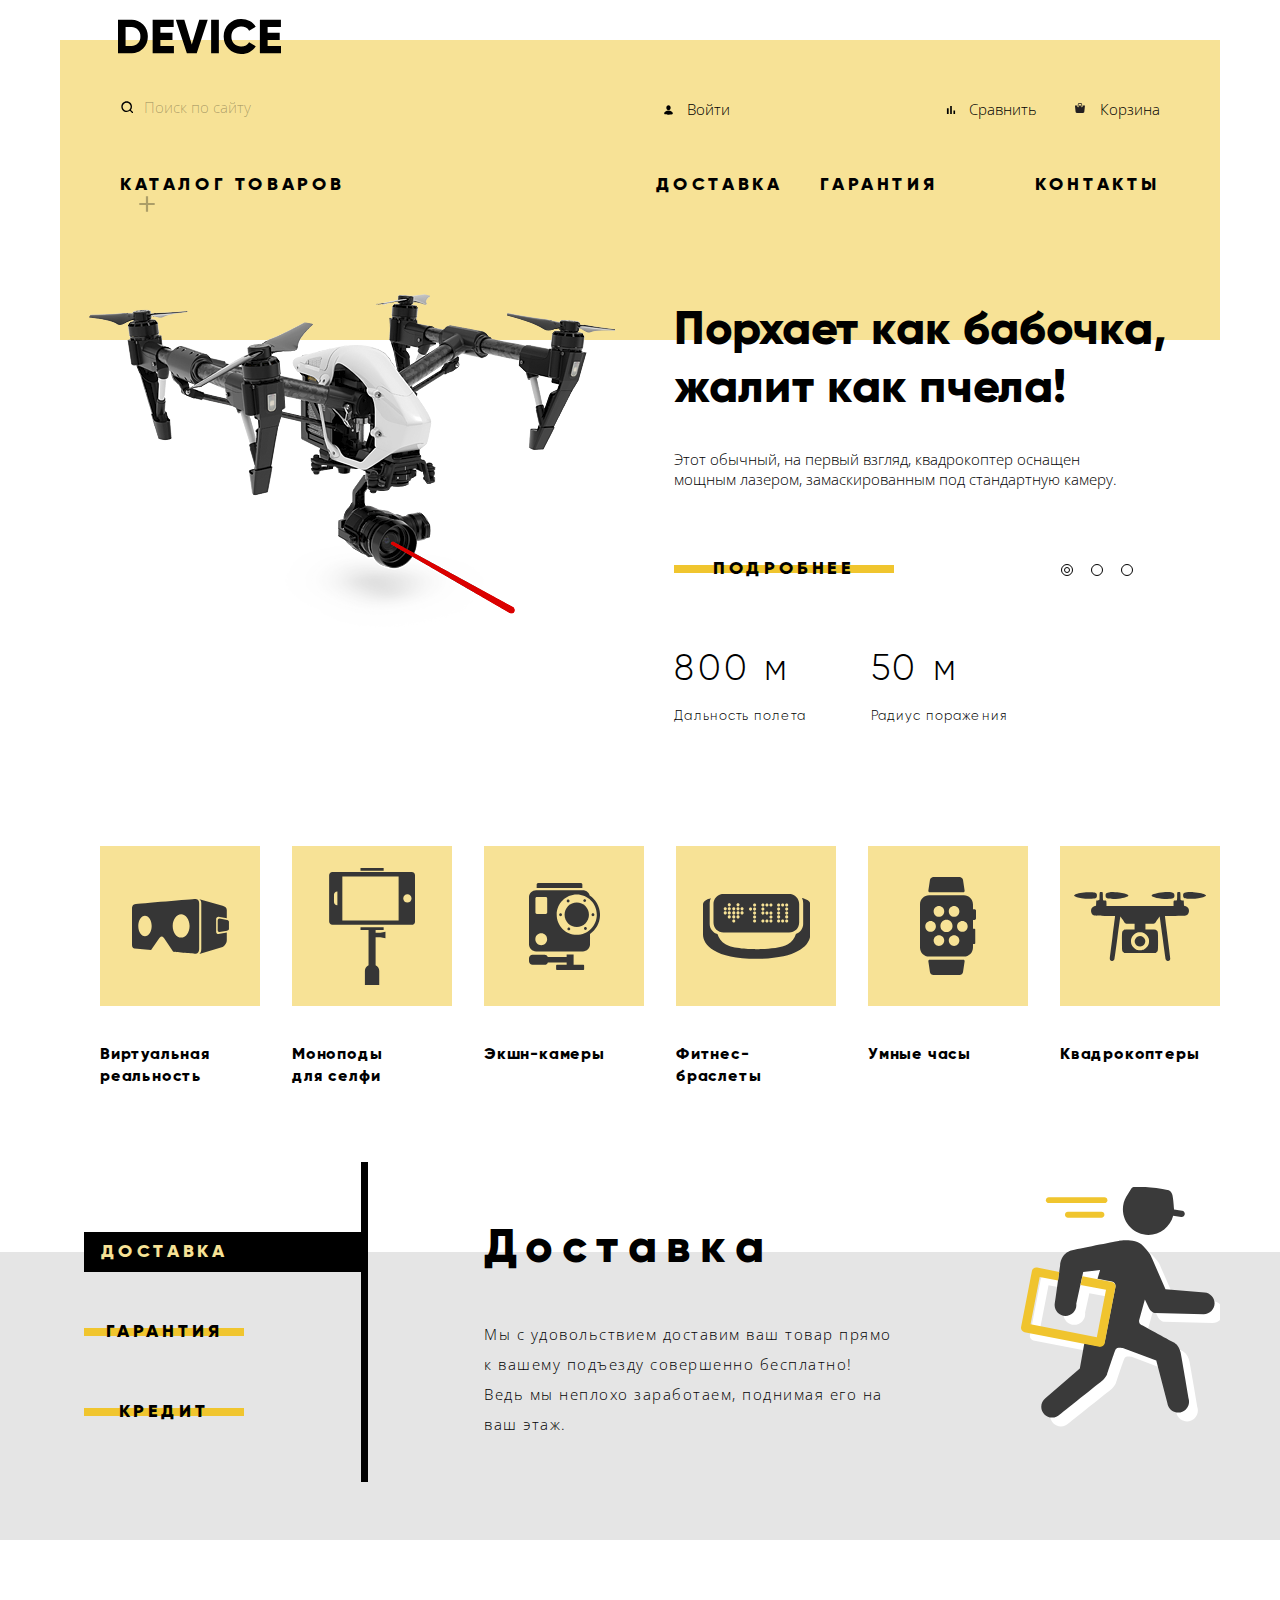
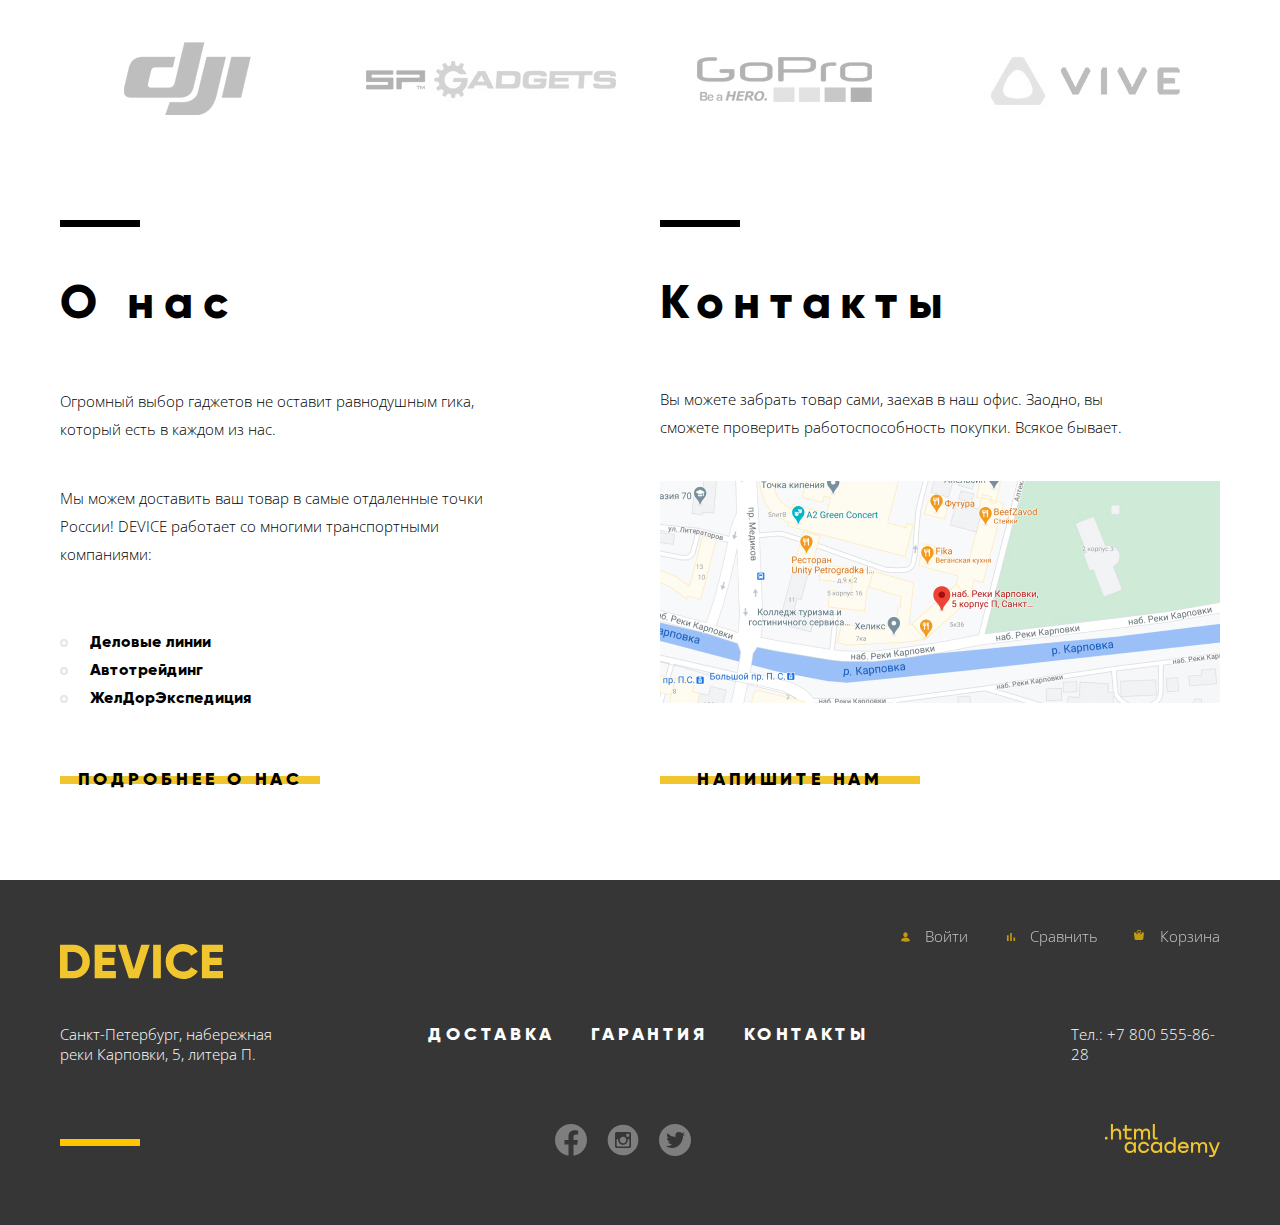
==== commit e69e5e9c: "Слайдер, меню сервисов, страница каталогов" ====
--- a/index.html
+++ b/index.html
@@ -14,6 +14,8 @@
       rel="stylesheet"
     />
     <script src="./script/modal.js" defer></script>
+    <script src="./script/services_menu.js" defer></script>
+    <script src="./script/slider.js" defer></script>
   </head>
   <body>
     <header class="main-header container">
@@ -54,7 +56,7 @@
                     <a href="#"> Виртуальная реальность</a>
                   </li>
                   <li class="catalog-item">
-                    <a href="#">Моноподы для селфи</a>
+                    <a href="./catalog.html">Моноподы для селфи</a>
                   </li>
                   <li class="catalog-item"><a href="#">Экшн-камеры</a></li>
                 </ul>
@@ -80,34 +82,89 @@
         </nav>
       </section>
     </header>
-    <section class="main-slider first-slide container">
-      <div class="slider-image">
-        <img src="./img/slider-1.png" alt="quadcopter" />
+    <section class="slider container">
+      <div class="first-slide main-slider active-slide">
+        <div class="slider-image first-slide-img">
+          <img src="./img/slider-1.png" alt="quadcopter" />
+        </div>
+        <div class="slider-information">
+          <h2 class="slider-title">Порхает как бабочка, жалит как пчела!</h2>
+          <p class="slider-description">
+            Этот обычный, на первый взгляд, квадрокоптер оснащен
+            мощным&nbsp;лазером, замаскированным под стандартную камеру.
+          </p>
+          <div class="header-buttons">
+            <a class="more-button" href="#">Подробнее</a>
+          </div>
+          <ul class="benefits-list">
+            <li class="benefits-item">
+              <strong>800 м</strong>
+              <span>Дальность полета</span>
+            </li>
+            <li class="benefits-item">
+              <strong>50 м</strong>
+              <span>Радиус поражения</span>
+            </li>
+          </ul>
+        </div>
       </div>
-      <div class="slider-information">
-        <h2 class="slider-title">Порхает как бабочка, жалит как пчела!</h2>
-        <p class="slider-description">
-          Этот обычный, на первый взгляд, квадрокоптер оснащен
-          мощным&nbsp;лазером, замаскированным под стандартную камеру.
-        </p>
-        <div class="header-buttons">
-          <a class="more-button" href="#">Подробнее</a>
-          <div class="slider-buttons-group">
-            <button class="slider-button active-button"></button>
-            <button class="slider-button"></button>
-            <button class="slider-button"></button>
-          </div>
-        </div>
-        <ul class="benefits-list">
-          <li class="benefits-item">
-            <strong>800 м</strong>
-            <span>Дальность полета</span>
-          </li>
-          <li class="benefits-item">
-            <strong>50 м</strong>
-            <span>Радиус поражения</span>
-          </li>
-        </ul>
+      <div class="second-slide main-slider">
+        <div class="slider-image">
+          <img src="./img/slider-2.png" alt="quadcopter" />
+        </div>
+        <div class="slider-information">
+          <h2 class="slider-title">
+            Худеем <br />
+            правильно!
+          </h2>
+          <p class="slider-description">
+            Этот обычный, на первый взгляд, квадрокоптер оснащен
+            мощным&nbsp;лазером, замаскированным под стандартную камеру.
+          </p>
+          <div class="header-buttons">
+            <a class="more-button" href="#">Подробнее</a>
+          </div>
+          <ul class="benefits-list">
+            <li class="benefits-item">
+              <strong>48 часов</strong>
+              <span>Без подзарядки</span>
+            </li>
+          </ul>
+        </div>
+      </div>
+      <div class="third-slide main-slider">
+        <div class="slider-image third-slide-img">
+          <img src="./img/slider-3.png" alt="quadcopter" />
+        </div>
+        <div class="slider-information">
+          <h2 class="slider-title">Делай селфи, как&nbsp;Бен&nbsp;Стиллер!</h2>
+          <p class="slider-description">
+            Самая длинная палка для селфи доступна в нашем магазине. Восемь
+            (Восемь, Карл!) метров длиной и весом всего 5 килограмм.
+          </p>
+          <div class="header-buttons">
+            <a class="more-button" href="#">Подробнее</a>
+          </div>
+          <ul class="benefits-list">
+            <li class="benefits-item">
+              <strong>8,5 м</strong>
+              <span>Длина палки</span>
+            </li>
+            <li class="benefits-item">
+              <strong>5 кг</strong>
+              <span>Вес палки</span>
+            </li>
+            <li class="benefits-item">
+              <strong>Карбон</strong>
+              <span>Материал</span>
+            </li>
+          </ul>
+        </div>
+      </div>
+      <div class="slider-buttons-group">
+        <button class="slider-button first-slide-btn active-button"></button>
+        <button class="slider-button second-slide-btn"></button>
+        <button class="slider-button third-slide-btn"></button>
       </div>
     </section>
     <main>
@@ -197,56 +254,60 @@
       </section>
       <section class="offers">
         <div class="offers-wrapper container">
-          <div class="offers-slide delivery-offer offer-active">
+          <div class="offers-slide delivery-offer">
             <ul class="offers-list">
               <li class="offers-item offer-delivery offer-active">
                 <a href="#">доставка</a>
               </li>
-              <li class="offers-item offer-guarantee">
+              <li class="offers-item offer-warranty">
                 <a href="#">гарантия</a>
               </li>
               <li class="offers-item offer-credit"><a href="#">кредит</a></li>
             </ul>
-            <div class="offer-description">
-              <h3 class="offers-title">Доставка</h3>
-              <p class="offers-subtitle">
-                Мы с удовольствием доставим ваш товар прямо к вашему подъезду
-                совершенно бесплатно! Ведь мы неплохо заработаем, поднимая его
-                на ваш этаж.
-              </p>
+
+            <div class="offer-block delivery-block offer-active">
+              <div class="offer-description">
+                <h3 class="offers-title">Доставка</h3>
+                <p class="offers-subtitle">
+                  Мы с удовольствием доставим ваш товар прямо к вашему подъезду
+                  совершенно бесплатно! Ведь мы неплохо заработаем, поднимая его
+                  на ваш этаж.
+                </p>
+              </div>
+              <img
+                class="offers-image"
+                src="./img/delivery.svg"
+                alt="delivery"
+              />
             </div>
-            <img class="offers-image" src="./img/delivery.svg" alt="delivery" />
-          </div>
-          <div style="display: none">
-            <ul>
-              <li>доставка</li>
-              <li>гарантия</li>
-              <li>кредит</li>
-            </ul>
-            <div>
-              <h3>Гарантия</h3>
-              <p>
-                Если из-за возгорания купленного у нас товара у вас сгорит дом —
-                не переживайте, мы выдадим вам новый. Товар, не дом, конечно же.
-              </p>
+
+            <div class="offer-block warranty-block">
+              <div class="offer-description">
+                <h3 class="offers-title">Гарантия</h3>
+                <p class="offers-subtitle">
+                  Если из-за возгорания купленного у нас товара у вас сгорит дом
+                  — не переживайте, мы выдадим вам новый. Товар, не дом, конечно
+                  же.
+                </p>
+              </div>
+              <img
+                class="offers-image"
+                src="./img/warranty.svg"
+                alt="warranty"
+              />
             </div>
-            <img src="./img/warranty.svg" alt="warranty" />
-          </div>
-          <div style="display: none">
-            <ul>
-              <li>доставка</li>
-              <li>гарантия</li>
-              <li>кредит</li>
-            </ul>
-            <div>
-              <h3>Кредит</h3>
-              <p>
-                Залезть в долговую яму стало проще! Кредитные консультанты
-                подберут для вас наиболее выгодные условия кредита. Выгодные для
-                нашего банка, разумеется.
-              </p>
+
+            <div class="offer-block credit-block">
+              <div class="offer-description">
+                <h3 class="offers-title">Кредит</h3>
+                <p class="offers-subtitle">
+                  Залезть в долговую яму стало проще! Кредитные консультанты
+                  подберут для вас наиболее выгодные условия кредита. Выгодные
+                  для нашего банка, разумеется.
+                </p>
+              </div>
+              <img class="offers-image" src="./img/credit.svg" alt="credit" />
             </div>
-            <img src="./img/credit.svg" alt="credit" />
           </div>
         </div>
       </section>
--- a/css/style.css
+++ b/css/style.css
@@ -44,11 +44,16 @@
 body {
   margin: 0;
   padding: 0;
+  display: flex;
+  flex-direction: column;
+  justify-content: space-between;
+  min-height: 100vh;
 }
 
 .container {
   width: 1160px;
   margin: 0 auto;
+  box-sizing: border-box;
 }
 
 .main-header {
@@ -60,6 +65,10 @@
   padding-right: 60px;
   box-sizing: border-box;
   height: 300px;
+}
+
+.main-header.catalog-header {
+  height: 206px;
 }
 
 .header-logo {
@@ -260,6 +269,7 @@
   position: relative;
 }
 
+.catalog-menu:hover,
 .catalog:hover + .catalog-menu,
 .catalog:focus + .catalog-menu,
 .catalog:active + .catalog-menu {
@@ -321,16 +331,34 @@
   margin-left: 98px;
 }
 
+.slider {
+  position: relative;
+}
+
 .main-slider {
-  display: flex;
+  display: none;
   position: relative;
   top: -46px;
   justify-content: space-between;
-  padding-bottom: 96px;
+  padding-bottom: 76px;
+}
+
+.main-slider.active-slide {
+  display: flex;
 }
 
 .slider-image {
-  margin-left: 29px;
+  margin-left: 88px;
+}
+
+.first-slide-img {
+  position: relative;
+  left: -59px;
+}
+
+.third-slide-img {
+  position: relative;
+  top: -60px;
 }
 
 .slider-information {
@@ -344,7 +372,7 @@
   font-family: "Gilroy Extrabold", sans-serif;
   font-size: 47px;
   line-height: 58px;
-
+  width: 495px;
   color: #000000;
 }
 
@@ -410,6 +438,9 @@
   display: flex;
   justify-content: space-between;
   align-items: center;
+  position: absolute;
+  right: 87px;
+  top: 224px;
 }
 
 .slider-button {
@@ -466,6 +497,7 @@
   display: flex;
   justify-content: space-between;
   flex-wrap: wrap;
+  margin: 0;
 }
 
 .image-wrapper {
@@ -510,12 +542,8 @@
 }
 
 .offers-slide {
-  display: none;
+  display: flex;
   justify-content: space-between;
-}
-
-.offers-slide.offer-active {
-  display: flex;
 }
 
 .offers-list {
@@ -590,10 +618,30 @@
   transition: height 1s;
 }
 
+.offer-block {
+  display: none;
+  justify-content: space-between;
+}
+
+.offer-block.offer-active {
+  display: flex;
+  animation-name: serv-menu;
+  animation-duration: 0.5s;
+}
+
 .offer-description {
   position: relative;
   top: -31px;
   margin-right: 127px;
+}
+
+@keyframes serv-menu {
+  from {
+    transform: translateX(100%);
+  }
+  to {
+    transform: translateX(0);
+  }
 }
 
 .offer-description .offers-title {
@@ -948,6 +996,17 @@
 .modal-write-us.modal-active,
 .modal-map.modal-active {
   display: block;
+  animation-name: modal-show;
+  animation-duration: 0.5s;
+}
+
+@keyframes modal-show {
+  from {
+    transform: translateY(-100%);
+  }
+  to {
+    transform: translateY(0);
+  }
 }
 
 .close-button {
@@ -1055,3 +1114,373 @@
   background-color: #fff;
   box-shadow: 0px 10px 16px rgba(0, 0, 0, 0.15);
 }
+
+/* Catalog page */
+
+.page-navigation {
+  padding-top: 44px;
+  padding-left: 60px;
+  padding-bottom: 45px;
+}
+
+.page-heading {
+  font-family: "Gilroy Extrabold", sans-serif;
+  font-size: 47px;
+  line-height: 58px;
+  color: #000000;
+  margin: 0;
+}
+
+.page-nav-menu {
+  display: flex;
+  margin: 0;
+  padding: 0;
+  list-style: none;
+  flex-wrap: wrap;
+  margin-top: 35px;
+}
+
+.page-nav-item:not(:last-child) {
+  margin-right: 40px;
+  position: relative;
+}
+
+.page-nav-item:not(:last-child)::after {
+  content: "";
+  position: absolute;
+  top: 7px;
+  right: -22px;
+  width: 4px;
+  height: 4px;
+  border: 1px solid black;
+  transform: rotate(-45deg);
+  border-top: none;
+  border-left: none;
+}
+
+.page-nav-item a {
+  font-family: "Open Sans", sans-serif;
+  font-weight: 300;
+  font-size: 14px;
+  line-height: 19px;
+  text-decoration: none;
+  color: rgba(0, 0, 0, 0.3);
+}
+
+.page-nav-item a:hover {
+  color: rgba(0, 0, 0, 0.6);
+}
+
+.page-nav-item a:active {
+  color: rgba(0, 0, 0, 0.1);
+}
+
+.sorting-cols {
+  background-image: linear-gradient(
+    to right,
+    #dcdcdc 0,
+    #dcdcdc 33%,
+    #ebebeb 33%,
+    #ebebeb 100%
+  );
+  padding-top: 17px;
+  padding-bottom: 17px;
+}
+
+.filters-wrapper {
+  display: grid;
+  grid-template-columns: 1fr 3fr min-content;
+}
+
+.title-col {
+  padding-left: 60px;
+  display: flex;
+  align-items: center;
+  background-color: #dcdcdc;
+}
+
+.filters-title {
+  margin: 0;
+  font-family: "Gilroy Extrabold", sans-serif;
+  font-size: 16px;
+  line-height: 20px;
+  letter-spacing: 0.1em;
+  text-transform: uppercase;
+}
+
+.sorting-menu {
+  width: 100%;
+  display: flex;
+  align-items: center;
+  padding-left: 72px;
+}
+
+.sorting-list {
+  list-style: none;
+  display: flex;
+  margin: 0;
+}
+
+.sorting-item:not(:last-child) {
+  margin-right: 30px;
+}
+
+.sorting-item a {
+  font-family: "Open Sans", sans-serif;
+
+  font-size: 14px;
+  line-height: 19px;
+  color: #000000;
+  text-decoration: none;
+  opacity: 0.3;
+}
+
+.sorting-item.sorting-item-active a {
+  opacity: 1;
+}
+
+.sorting-buttons {
+  display: flex;
+  justify-content: space-between;
+}
+
+.sorting-btn {
+  border: none;
+  background-color: transparent;
+  width: 18px;
+  height: 18px;
+  background-image: url("./../img/icon-down-dir.png");
+  opacity: 0.2;
+}
+
+.sorting-btn.button-up {
+  transform: rotate(180deg);
+  margin-right: 20px;
+}
+
+.sorting-btn.sorting-btn-active {
+  opacity: 1;
+}
+
+.filters {
+  background-image: linear-gradient(
+    to right,
+    #e5e5e5 0,
+    #e5e5e5 33%,
+    #fff 33%,
+    #fff 100%
+  );
+}
+
+.filter-container {
+  display: grid;
+  grid-template-columns: 1fr 3fr;
+}
+
+.filters-col {
+  padding-top: 70px;
+  padding-left: 60px;
+  padding-bottom: 20px;
+  background-color: #e5e5e5;
+}
+
+hr {
+  width: 200px;
+  height: 2px;
+  background-color: #000;
+  margin: 0;
+}
+
+fieldset {
+  border: none;
+  padding: 0;
+  margin-top: 14px;
+}
+
+.form-legend {
+  font-family: "Gilroy Extrabold", sans-serif;
+  font-size: 14px;
+  line-height: 17px;
+  letter-spacing: 0.1em;
+  color: #000000;
+}
+
+.range-filter {
+  width: 200px;
+  height: 44px;
+  margin-top: 30px;
+  margin-bottom: 38px;
+}
+
+.range-controls {
+  margin-bottom: 17px;
+  position: relative;
+}
+
+.price-controls {
+  display: flex;
+}
+
+.scale {
+  width: 200px;
+  height: 2px;
+  background-color: rgba(0, 0, 0, 0.2);
+  position: relative;
+}
+
+.bar {
+  width: 94px;
+  height: 2px;
+  background-color: #91c92f;
+  position: absolute;
+  left: 0;
+}
+
+.toggle {
+  position: absolute;
+  top: -10px;
+  width: 4px;
+  height: 4px;
+  padding: 0;
+  border: 8px solid #fff;
+  background-color: #ababab;
+  box-shadow: 0 2px 1px rgb(0 0 0 / 15%);
+  border-radius: 50%;
+  cursor: pointer;
+}
+
+.toggle.toggle-max {
+  left: 97px;
+}
+
+.range-input {
+  width: 50px;
+}
+
+.range-input[name="min-price"] {
+  margin-right: 17px;
+}
+
+.label-price,
+.range-input {
+  font-family: "Gilroy Light";
+  font-style: normal;
+  font-weight: 300;
+  font-size: 14px;
+  line-height: 16px;
+  color: #000000;
+}
+
+.range-input {
+  border: none;
+  background-color: transparent;
+}
+
+.checkbox-list,
+.radio-list {
+  margin: 0;
+  list-style: none;
+  padding: 0;
+  margin-top: 30px;
+}
+
+.checkbox-list {
+  margin-bottom: 37px;
+}
+
+.radio-list {
+  margin-bottom: 50px;
+}
+
+.checkbox-item:not(:last-child),
+.radio-item:not(:last-child) {
+  margin-bottom: 20px;
+}
+
+.form-label {
+  font-family: "Open Sans", sans-serif;
+  font-style: normal;
+  font-weight: 400;
+  font-size: 13px;
+  line-height: 19px;
+  /* identical to box height */
+
+  color: #000000;
+  padding-left: 42px;
+  position: relative;
+  cursor: pointer;
+}
+
+.form-label:hover {
+  opacity: 0.6;
+}
+
+.form-label:active {
+  opacity: 1;
+}
+
+.form-input {
+  display: none;
+}
+
+.checkbox-input + label::before {
+  content: "";
+  position: absolute;
+  left: 0;
+  top: -2px;
+  width: 24px;
+  height: 24px;
+  background-image: url("../img/checkbox-off.svg");
+  background-repeat: no-repeat;
+  cursor: pointer;
+}
+
+.checkbox-input:checked + label::before {
+  content: "";
+  position: absolute;
+  left: 0px;
+  top: -2px;
+  background-image: url("../img/checkbox-on.svg");
+  background-repeat: no-repeat;
+  width: 24px;
+  height: 24px;
+}
+
+.checkbox-input:disabled + label::before,
+.checkbox-input:disabled + label,
+.checkbox-input:checked:disabled + label::before,
+.radio-input:disabled + label::before,
+.radio-input:disabled + label,
+.radio-input:checked:disabled + label::before {
+  opacity: 0.3;
+  cursor: not-allowed;
+}
+
+.radio-input + label::before {
+  content: "";
+  position: absolute;
+  left: 0;
+  top: -2px;
+  width: 24px;
+  height: 24px;
+  background-image: url("../img/radio-off.svg");
+  background-repeat: no-repeat;
+  cursor: pointer;
+}
+
+.radio-input:checked + label::before {
+  content: "";
+  position: absolute;
+  left: 0px;
+  top: -2px;
+  background-image: url("../img/radio-on.svg");
+  background-repeat: no-repeat;
+  width: 24px;
+  height: 24px;
+}
+
+.more-button.show-button {
+  border: none;
+  background: transparent;
+  z-index: 1;
+}
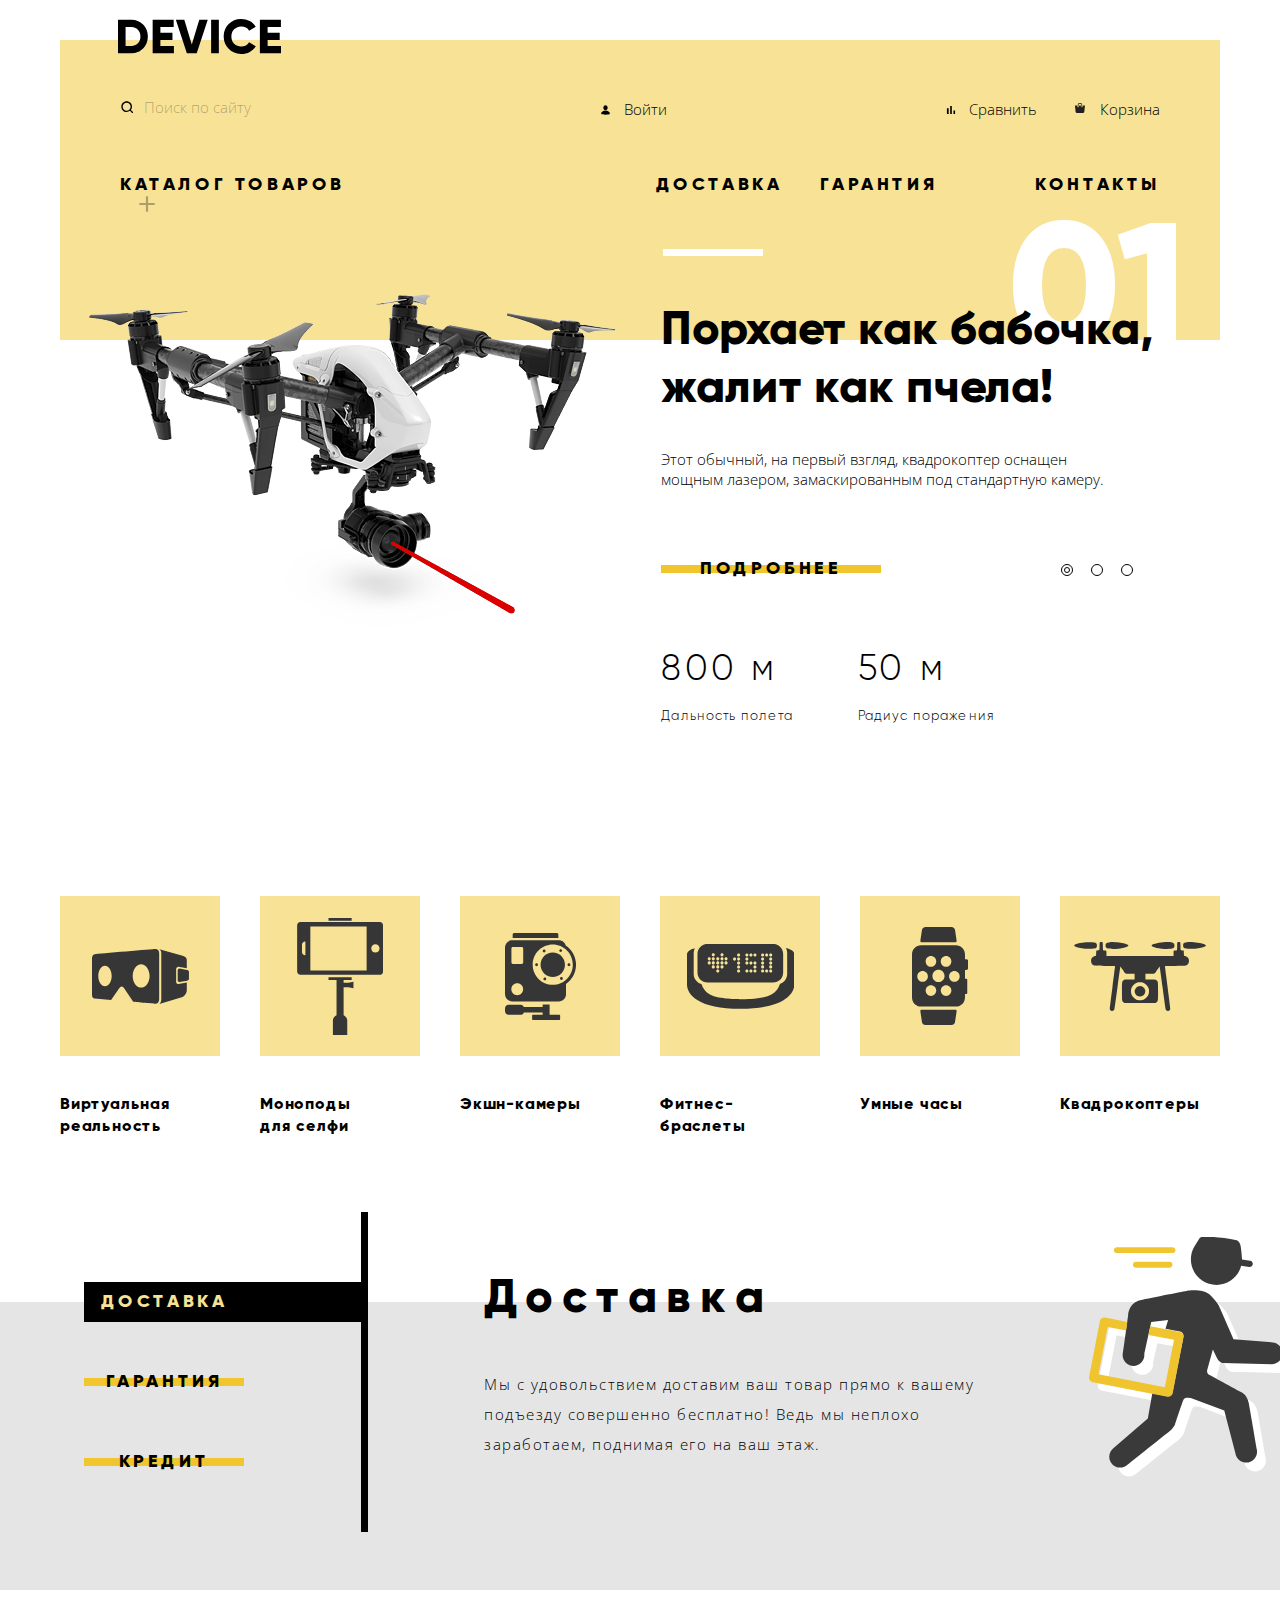
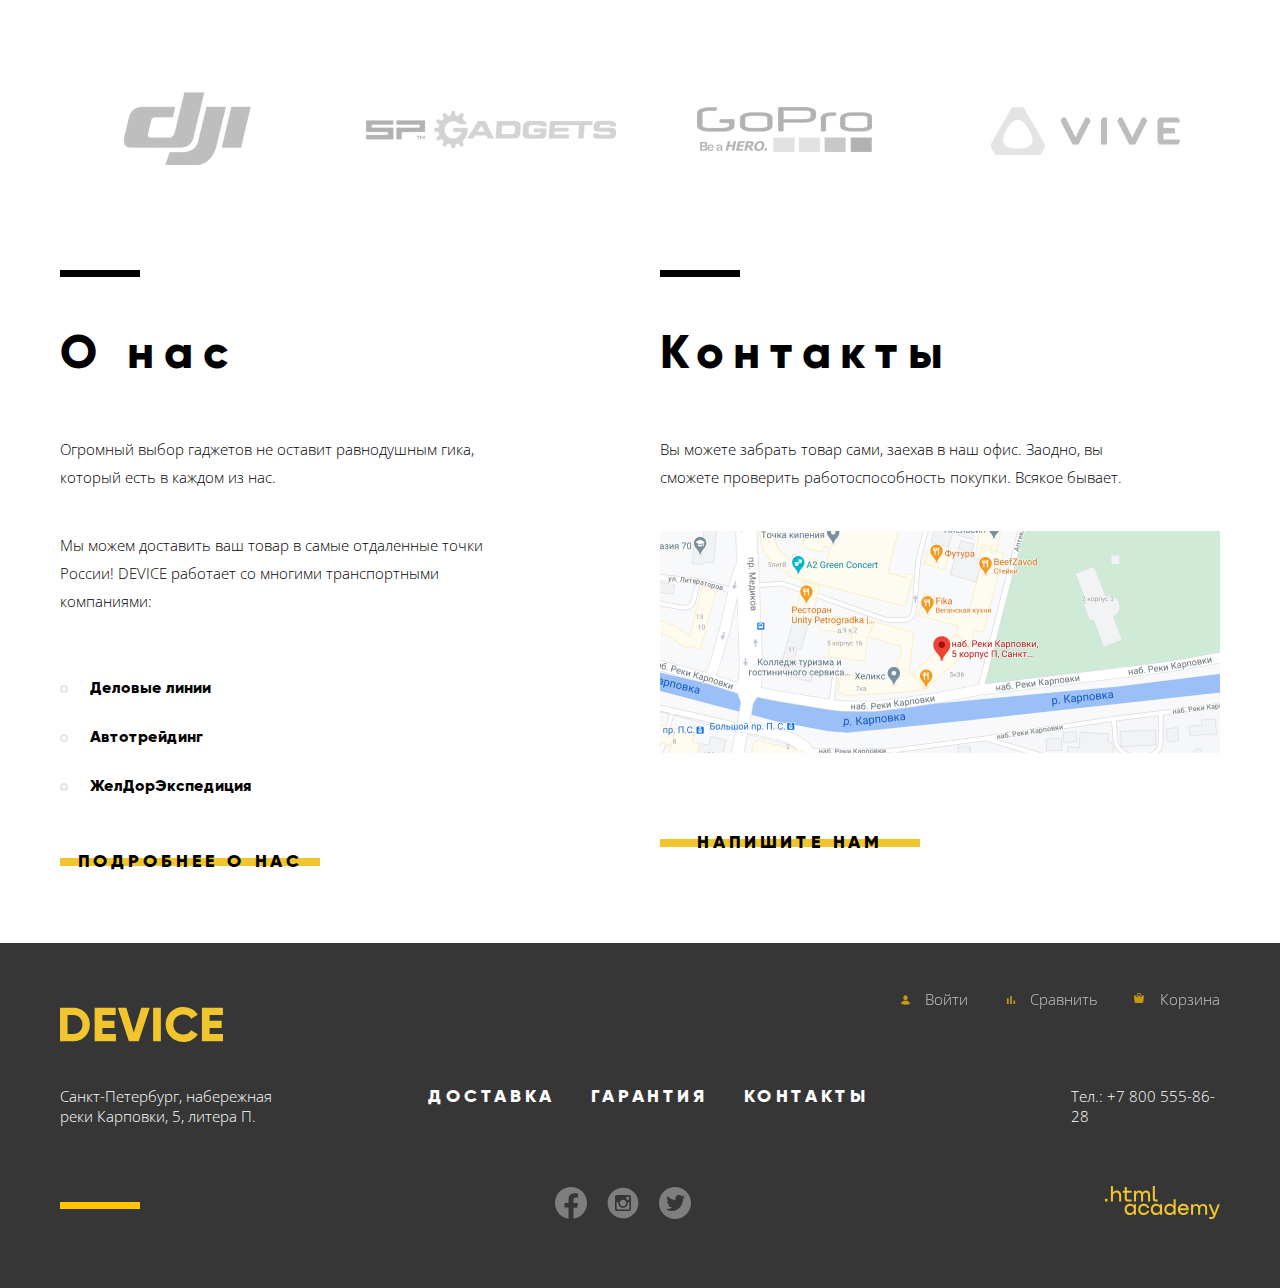
==== commit ac9f6fe4: "Карточки товаров на странице каталога, отступы на главной странице" ====
--- a/index.html
+++ b/index.html
@@ -13,6 +13,7 @@
       href="https://fonts.googleapis.com/css2?family=Open+Sans:wght@300;400&family=Roboto:wght@400;700&display=swap"
       rel="stylesheet"
     />
+    <link rel="shortcut icon" type="image/svg" href="./img/favicon.svg" />
     <script src="./script/modal.js" defer></script>
     <script src="./script/services_menu.js" defer></script>
     <script src="./script/slider.js" defer></script>
@@ -84,6 +85,7 @@
     </header>
     <section class="slider container">
       <div class="first-slide main-slider active-slide">
+        <strong class="slide-pagination">01</strong>
         <div class="slider-image first-slide-img">
           <img src="./img/slider-1.png" alt="quadcopter" />
         </div>
@@ -109,6 +111,7 @@
         </div>
       </div>
       <div class="second-slide main-slider">
+        <strong class="slide-pagination">02</strong>
         <div class="slider-image">
           <img src="./img/slider-2.png" alt="quadcopter" />
         </div>
@@ -133,6 +136,7 @@
         </div>
       </div>
       <div class="third-slide main-slider">
+        <strong class="slide-pagination">03</strong>
         <div class="slider-image third-slide-img">
           <img src="./img/slider-3.png" alt="quadcopter" />
         </div>
@@ -269,9 +273,10 @@
               <div class="offer-description">
                 <h3 class="offers-title">Доставка</h3>
                 <p class="offers-subtitle">
-                  Мы с удовольствием доставим ваш товар прямо к вашему подъезду
-                  совершенно бесплатно! Ведь мы неплохо заработаем, поднимая его
-                  на ваш этаж.
+                  Мы с удовольствием доставим ваш товар прямо к&nbsp;вашему
+                  <br />
+                  подъезду совершенно бесплатно! Ведь мы неплохо<br />
+                  заработаем, поднимая его на ваш этаж.
                 </p>
               </div>
               <img
@@ -286,8 +291,8 @@
                 <h3 class="offers-title">Гарантия</h3>
                 <p class="offers-subtitle">
                   Если из-за возгорания купленного у нас товара у вас сгорит дом
-                  — не переживайте, мы выдадим вам новый. Товар, не дом, конечно
-                  же.
+                  — не переживайте, мы выдадим вам новый. <br />
+                  Товар, не дом, конечно же.
                 </p>
               </div>
               <img
@@ -302,8 +307,8 @@
                 <h3 class="offers-title">Кредит</h3>
                 <p class="offers-subtitle">
                   Залезть в долговую яму стало проще! Кредитные консультанты
-                  подберут для вас наиболее выгодные условия кредита. Выгодные
-                  для нашего банка, разумеется.
+                  подберут для вас наиболее выгодные <br />
+                  условия кредита. Выгодные для нашего банка, разумеется.
                 </p>
               </div>
               <img class="offers-image" src="./img/credit.svg" alt="credit" />
--- a/css/style.css
+++ b/css/style.css
@@ -179,6 +179,7 @@
   color: #000000;
   position: relative;
   cursor: pointer;
+  display: block;
 }
 
 .topline-item a:hover {
@@ -193,11 +194,46 @@
   margin-right: 63px;
 }
 
-.topline-item:first-child {
+.topline-item.login-item {
+  margin-right: 5px;
+}
+
+.topline-item .login {
   margin-right: 239px;
 }
 
+.topline-list.login-list {
+  margin-right: 79px;
+}
+
+.logout {
+  opacity: 0.3;
+}
+
 .login::before {
+  content: "";
+  position: absolute;
+  width: 13px;
+  height: 14px;
+  background-image: url("./../img/icon_user.svg");
+  left: -25px;
+  top: 4px;
+}
+
+.user-name {
+  position: relative;
+  width: 150px;
+}
+
+.user-info {
+  display: flex;
+}
+
+.user-info + .topline-item {
+  margin-right: 10px;
+}
+
+.user-name::before {
   content: "";
   position: absolute;
   width: 13px;
@@ -335,20 +371,45 @@
   position: relative;
 }
 
+.slider::before {
+  content: "";
+  position: absolute;
+  width: 100px;
+  height: 7px;
+  background-color: #fff;
+  top: -91px;
+  right: 457px;
+}
+
 .main-slider {
   display: none;
   position: relative;
   top: -46px;
   justify-content: space-between;
-  padding-bottom: 76px;
+  padding-bottom: 30px;
+}
+
+.slide-pagination {
+  position: absolute;
+  top: -104px;
+  right: 31px;
+  font-family: "Gilroy Extrabold", sans-serif;
+  font-size: 179px;
+  line-height: 219px;
+  text-transform: uppercase;
+  color: #ffffff;
+  z-index: 0;
 }
 
 .main-slider.active-slide {
-  display: flex;
+  display: grid;
+  grid-template-columns: 1fr 1fr;
 }
 
 .slider-image {
   margin-left: 88px;
+  min-height: 506px;
+  min-width: 513px;
 }
 
 .first-slide-img {
@@ -365,6 +426,7 @@
   margin-right: 65px;
   max-width: 495px;
   padding-top: 9px;
+  z-index: 1;
 }
 
 .slider-title {
@@ -441,6 +503,7 @@
   position: absolute;
   right: 87px;
   top: 224px;
+  z-index: 10;
 }
 
 .slider-button {
@@ -490,6 +553,7 @@
 
 .products {
   margin-bottom: 164px;
+  padding-top: 20px;
 }
 
 .products-list {
@@ -498,6 +562,7 @@
   justify-content: space-between;
   flex-wrap: wrap;
   margin: 0;
+  padding: 0;
 }
 
 .image-wrapper {
@@ -552,7 +617,7 @@
   padding: 0;
   position: relative;
   top: -20px;
-  margin-right: 240px;
+  margin-right: 120px;
 }
 
 .offers-list::after {
@@ -627,12 +692,13 @@
   display: flex;
   animation-name: serv-menu;
   animation-duration: 0.5s;
+  padding-left: 120px;
 }
 
 .offer-description {
   position: relative;
   top: -31px;
-  margin-right: 127px;
+  margin-right: 31px;
 }
 
 @keyframes serv-menu {
@@ -661,7 +727,7 @@
   line-height: 30px;
   letter-spacing: 0.1em;
   margin: 0;
-  max-width: 495px;
+  min-width: 574px;
 }
 
 .offers-image {
@@ -702,11 +768,10 @@
 
 .about-col {
   position: relative;
-  max-height: 580px;
+  max-height: 593px;
   box-sizing: border-box;
   display: flex;
   flex-direction: column;
-  justify-content: space-between;
 }
 
 .about-col::before {
@@ -746,7 +811,7 @@
   padding: 0;
   list-style: none;
   margin-top: 20px;
-  margin-bottom: 46px;
+  margin-bottom: 50px;
 }
 
 .partner {
@@ -769,14 +834,19 @@
   top: 35%;
 }
 
+.partner:not(:last-child) {
+  margin-bottom: 21px;
+}
+
 .more-button.about-us-button {
   width: 260px;
+  margin-top: auto;
 }
 
 .contacts-image {
   width: 560px;
   height: 222px;
-  margin-bottom: 57px;
+  margin-bottom: 70px;
   cursor: pointer;
 }
 
@@ -832,6 +902,10 @@
   margin-right: 62px;
 }
 
+.user-name.footer-item {
+  margin-right: 24px;
+}
+
 .footer-login a::before {
   content: "";
   position: absolute;
@@ -840,6 +914,16 @@
   width: 13px;
   height: 14px;
   background-image: url("./../img/footer_icon_user.svg");
+}
+
+.user-name.footer-login a::before {
+  content: "";
+  position: absolute;
+  left: -26px;
+  top: 20%;
+  width: 13px;
+  height: 14px;
+  background-image: url("./../img/icon_user_login.svg");
 }
 
 .footer-chart a::before {
@@ -983,8 +1067,9 @@
   height: 550px;
   box-sizing: border-box;
   position: fixed;
-  left: 25%;
-  top: 15%;
+  left: 50%;
+  top: 50%;
+  transform: translate(-50%, -50%);
   z-index: 10;
   background-color: #fff;
   box-shadow: 0px 10px 16px rgba(0, 0, 0, 0.15);
@@ -1002,10 +1087,10 @@
 
 @keyframes modal-show {
   from {
-    transform: translateY(-100%);
+    transform: translateY(-100%) translateX(-50%);
   }
   to {
-    transform: translateY(0);
+    transform: translateY(-50%) translateX(-50%);
   }
 }
 
@@ -1108,8 +1193,9 @@
   height: 550px;
   box-sizing: border-box;
   position: fixed;
-  left: 25%;
-  top: 15%;
+  left: 50%;
+  top: 50%;
+  transform: translate(-50%, -50%);
   z-index: 10;
   background-color: #fff;
   box-shadow: 0px 10px 16px rgba(0, 0, 0, 0.15);
@@ -1189,7 +1275,7 @@
 
 .filters-wrapper {
   display: grid;
-  grid-template-columns: 1fr 3fr min-content;
+  grid-template-columns: 310px 3fr min-content;
 }
 
 .title-col {
@@ -1236,6 +1322,14 @@
 }
 
 .sorting-item.sorting-item-active a {
+  opacity: 1;
+}
+
+.sorting-item a:hover {
+  opacity: 0.6;
+}
+
+.sorting-item a:active {
   opacity: 1;
 }
 
@@ -1251,6 +1345,7 @@
   height: 18px;
   background-image: url("./../img/icon-down-dir.png");
   opacity: 0.2;
+  cursor: pointer;
 }
 
 .sorting-btn.button-up {
@@ -1259,6 +1354,14 @@
 }
 
 .sorting-btn.sorting-btn-active {
+  opacity: 1;
+}
+
+.sorting-btn:hover {
+  opacity: 0.5;
+}
+
+.sorting-btn:active {
   opacity: 1;
 }
 
@@ -1274,13 +1377,12 @@
 
 .filter-container {
   display: grid;
-  grid-template-columns: 1fr 3fr;
+  grid-template-columns: 1.1fr 3fr;
 }
 
 .filters-col {
   padding-top: 70px;
   padding-left: 60px;
-  padding-bottom: 20px;
   background-color: #e5e5e5;
 }
 
@@ -1484,3 +1586,179 @@
   background: transparent;
   z-index: 1;
 }
+
+.results-col {
+  padding-top: 69px;
+  padding-left: 71px;
+  padding-bottom: 78px;
+}
+
+.result-list {
+  list-style: none;
+  margin: 0;
+  padding: 0;
+  display: flex;
+  flex-wrap: wrap;
+  justify-content: space-between;
+}
+
+.result-item {
+  margin-bottom: 48px;
+  position: relative;
+}
+
+.new-item::after {
+  content: "";
+  position: absolute;
+  top: 29px;
+  right: 27px;
+  width: 62px;
+  height: 62px;
+  background-image: url(./../img/new_item.svg);
+  z-index: 10;
+}
+
+.result-card {
+  width: 360px;
+  height: 381px;
+  background-color: #ebebeb;
+  margin-bottom: 30px;
+  position: relative;
+  cursor: pointer;
+}
+
+.result-image {
+  width: 100%;
+}
+
+.hover-menu {
+  display: none;
+}
+
+.result-card:hover .hover-menu {
+  position: absolute;
+  top: 0;
+  left: 0;
+  width: 100%;
+  height: 100%;
+  display: flex;
+  flex-direction: column;
+  align-items: center;
+  justify-content: center;
+  background-color: rgba(238, 238, 238, 0.7);
+}
+
+.more-button.cart-button {
+  border: none;
+  background-color: transparent;
+  z-index: 1;
+  margin-bottom: 22px;
+}
+
+.hover-menu span {
+  font-family: Open Sans;
+  font-style: normal;
+  font-weight: 300;
+  font-size: 13px;
+  line-height: 18px;
+  letter-spacing: 0.1em;
+  opacity: 0.7;
+}
+
+.hover-menu span:hover {
+  opacity: 1;
+}
+
+.hover-menu span:active {
+  opacity: 0.3;
+}
+
+.result-description {
+  display: flex;
+  justify-content: space-between;
+  align-items: baseline;
+}
+
+.result-name {
+  font-family: "Gilroy Extrabold", sans-serif;
+  font-size: 18px;
+  line-height: 22px;
+  letter-spacing: 0.05em;
+  max-width: 270px;
+}
+
+.result-price {
+  padding: 0;
+  margin: 0;
+  font-family: "Gilroy Light";
+  font-size: 16px;
+  line-height: 18px;
+  letter-spacing: 0.05em;
+}
+
+.page-numbers {
+  display: flex;
+  width: 100%;
+  justify-content: space-between;
+  background-color: #ebebeb;
+  align-items: center;
+  box-sizing: border-box;
+  margin-top: -8px;
+}
+
+.pages-list {
+  list-style: none;
+  margin: 0;
+  padding: 0;
+  display: flex;
+}
+
+.pages-list li:not(:last-child) {
+  margin-right: 30px;
+}
+
+.page-link {
+  font-family: "Gilroy Extrabold", sans-serif;
+  font-size: 16px;
+  line-height: 20px;
+  letter-spacing: 0.1em;
+  text-transform: uppercase;
+  text-decoration: none;
+  color: rgba(0, 0, 0, 0.3);
+}
+
+.page-link.active-page-link {
+  color: #000;
+}
+
+.page-link:hover {
+  color: rgba(0, 0, 0, 0.6);
+}
+
+.filters-title.pagination-link {
+  padding-top: 20px;
+  padding-bottom: 20px;
+  cursor: pointer;
+}
+
+.filters-title.pagination-link a {
+  padding: 20px 30px;
+  cursor: pointer;
+}
+
+.page-link:active {
+  color: #000;
+}
+
+.pagination-link a {
+  text-decoration: none;
+  color: inherit;
+}
+
+.filters-title.pagination-link:hover {
+  background-color: #d9d9d9;
+}
+
+.filters-title.pagination-link a:active {
+  color: rgba(0, 0, 0, 0.3);
+}
